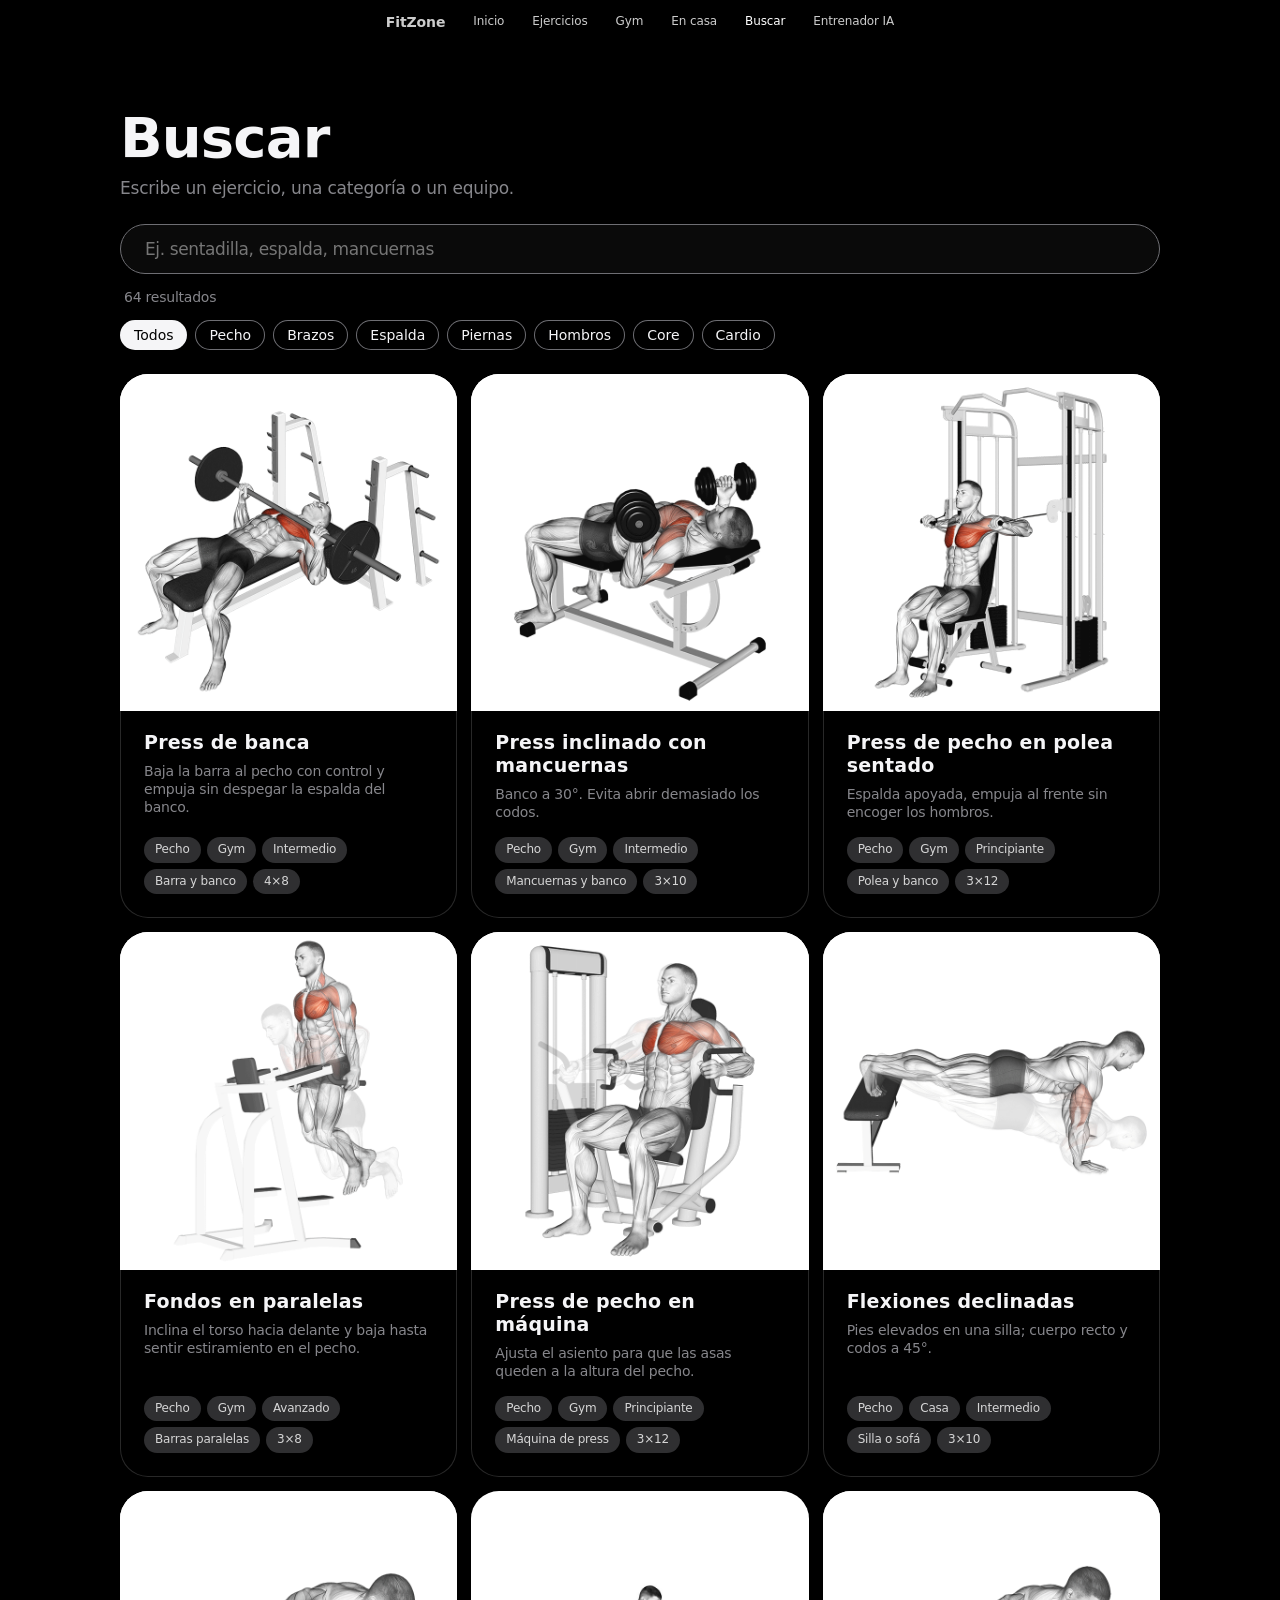
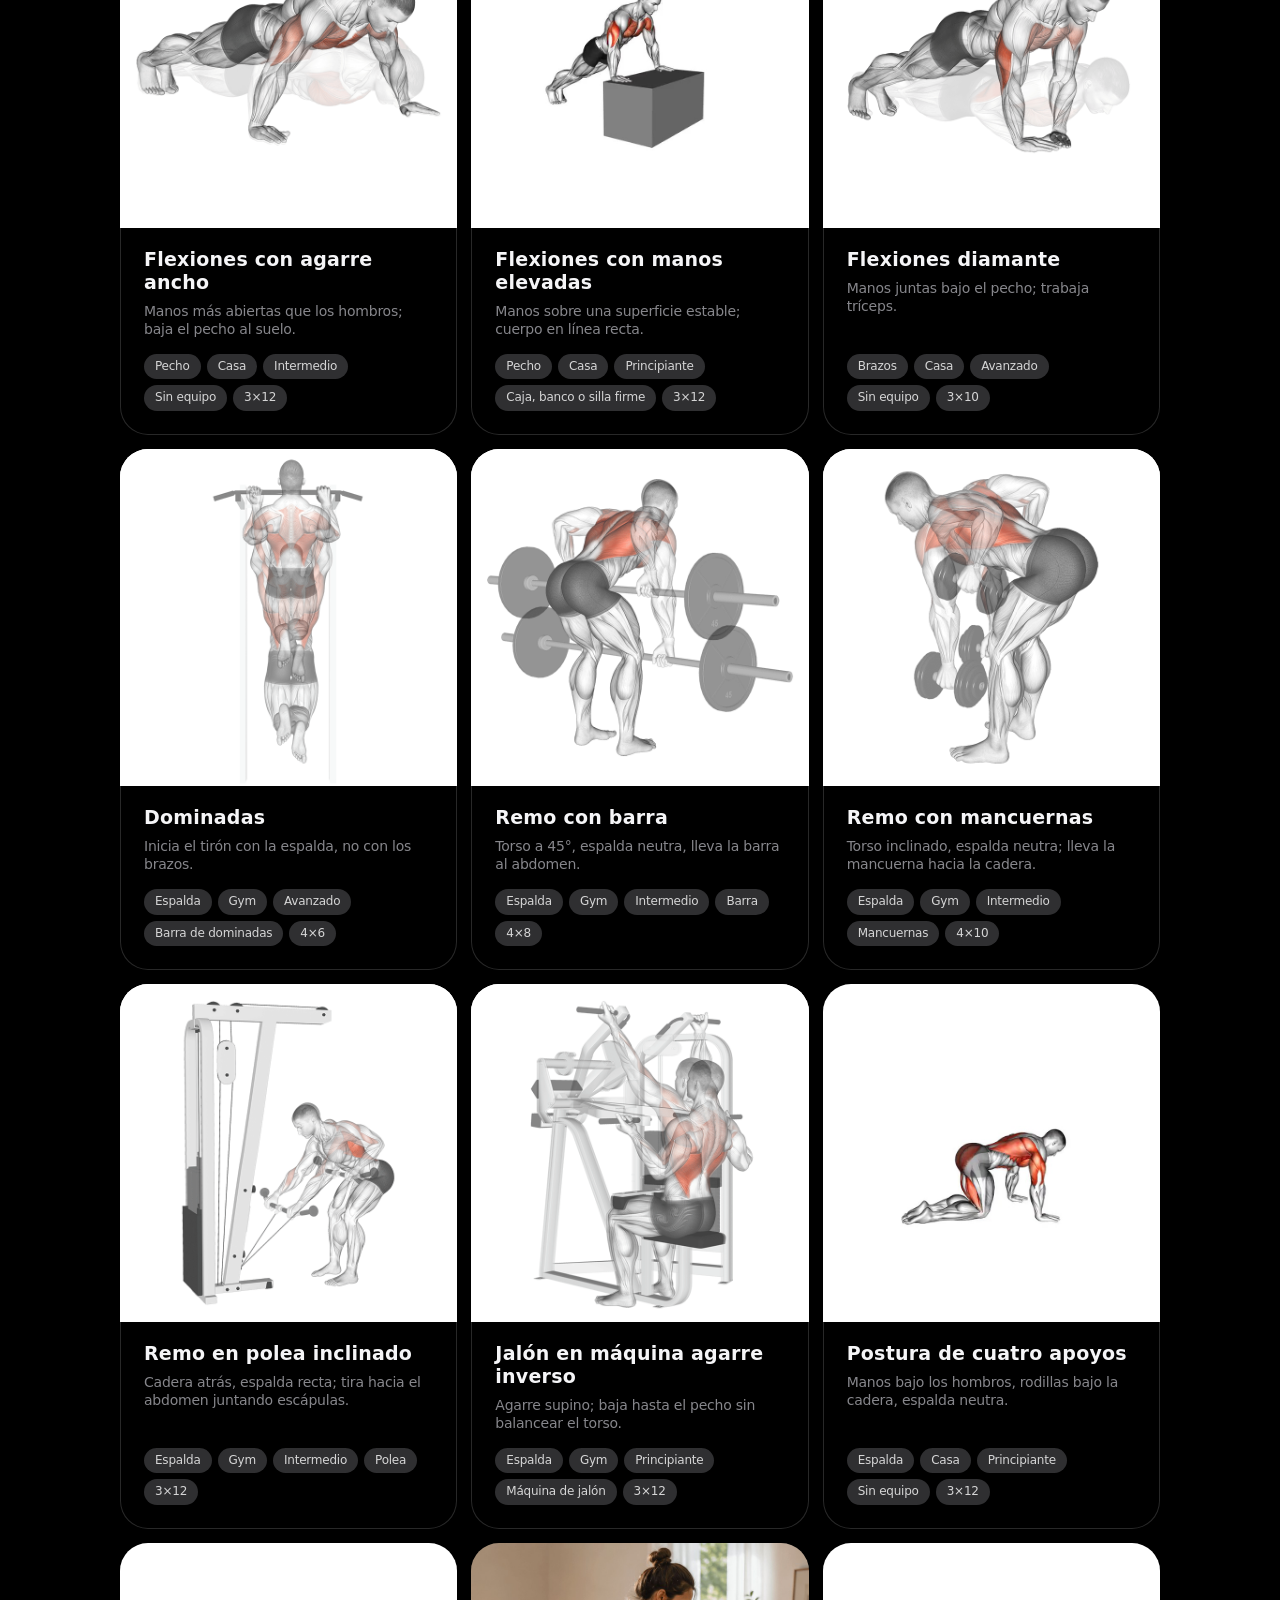
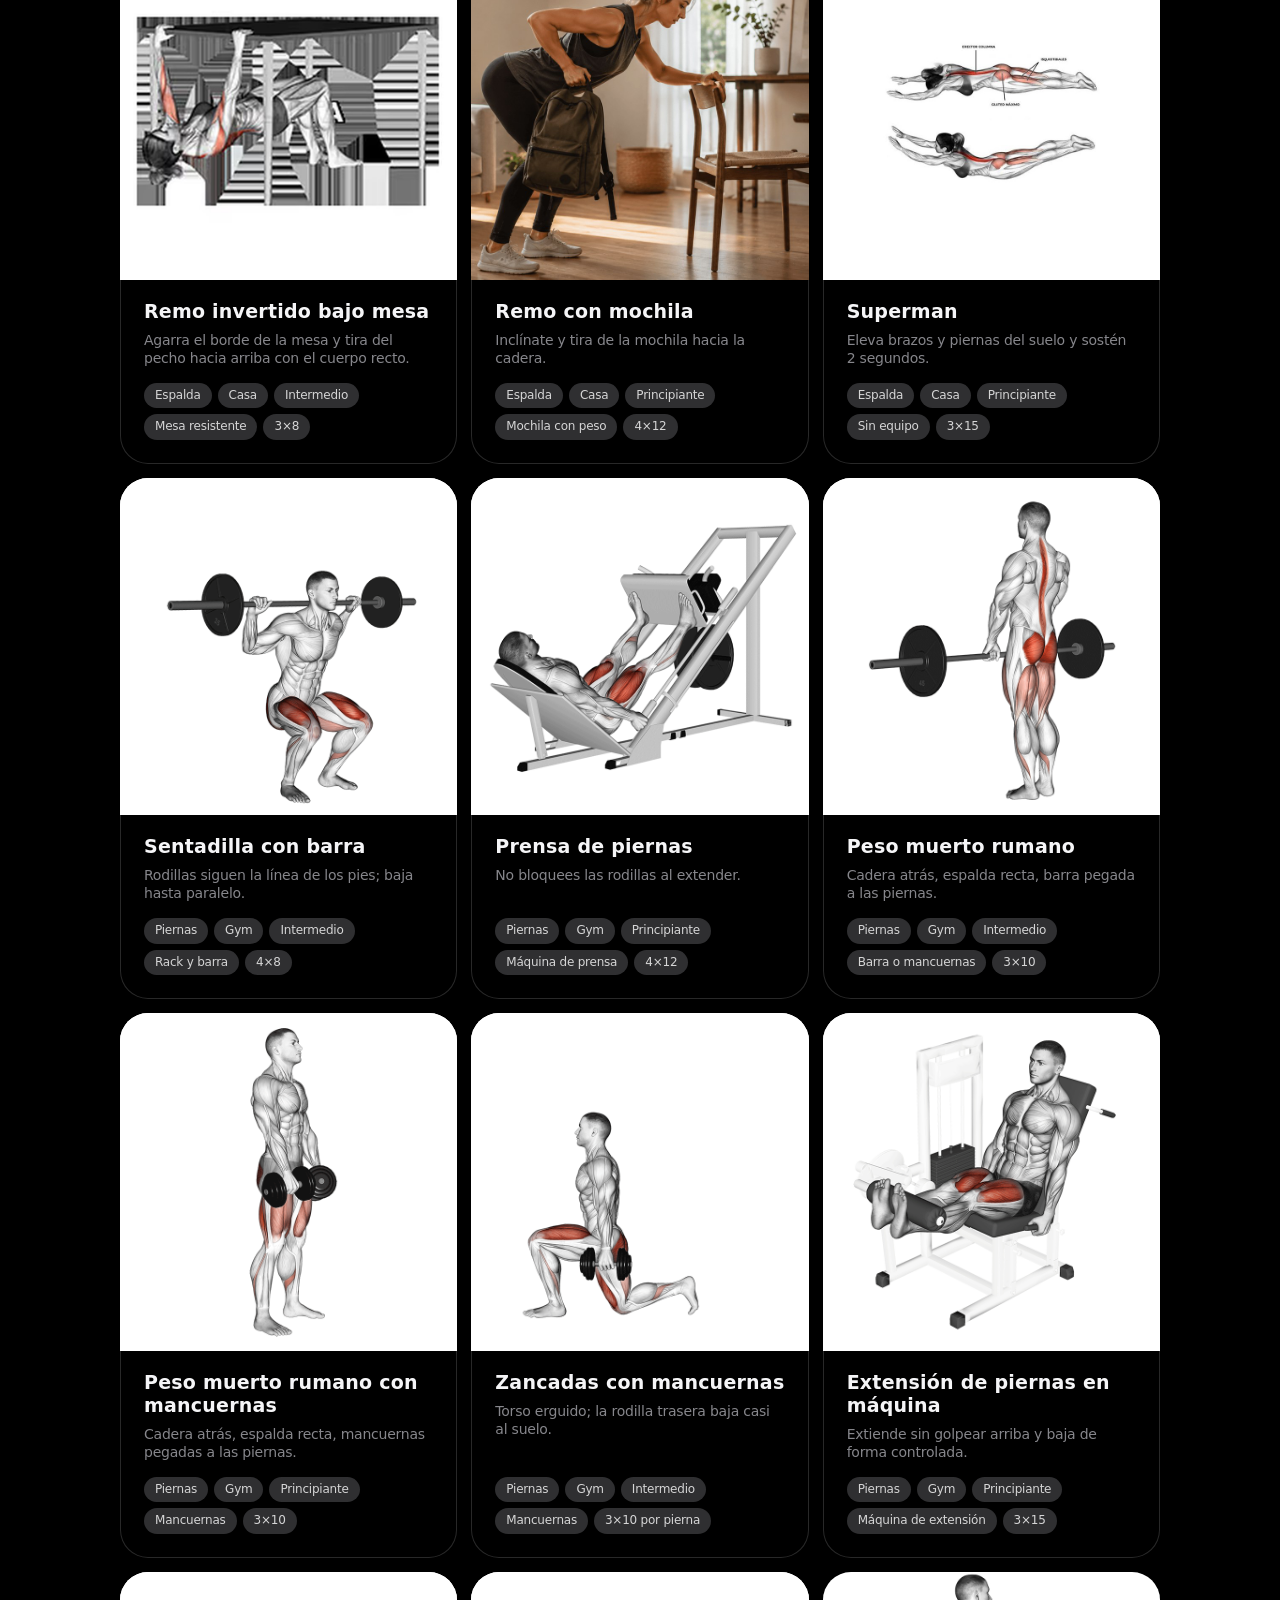
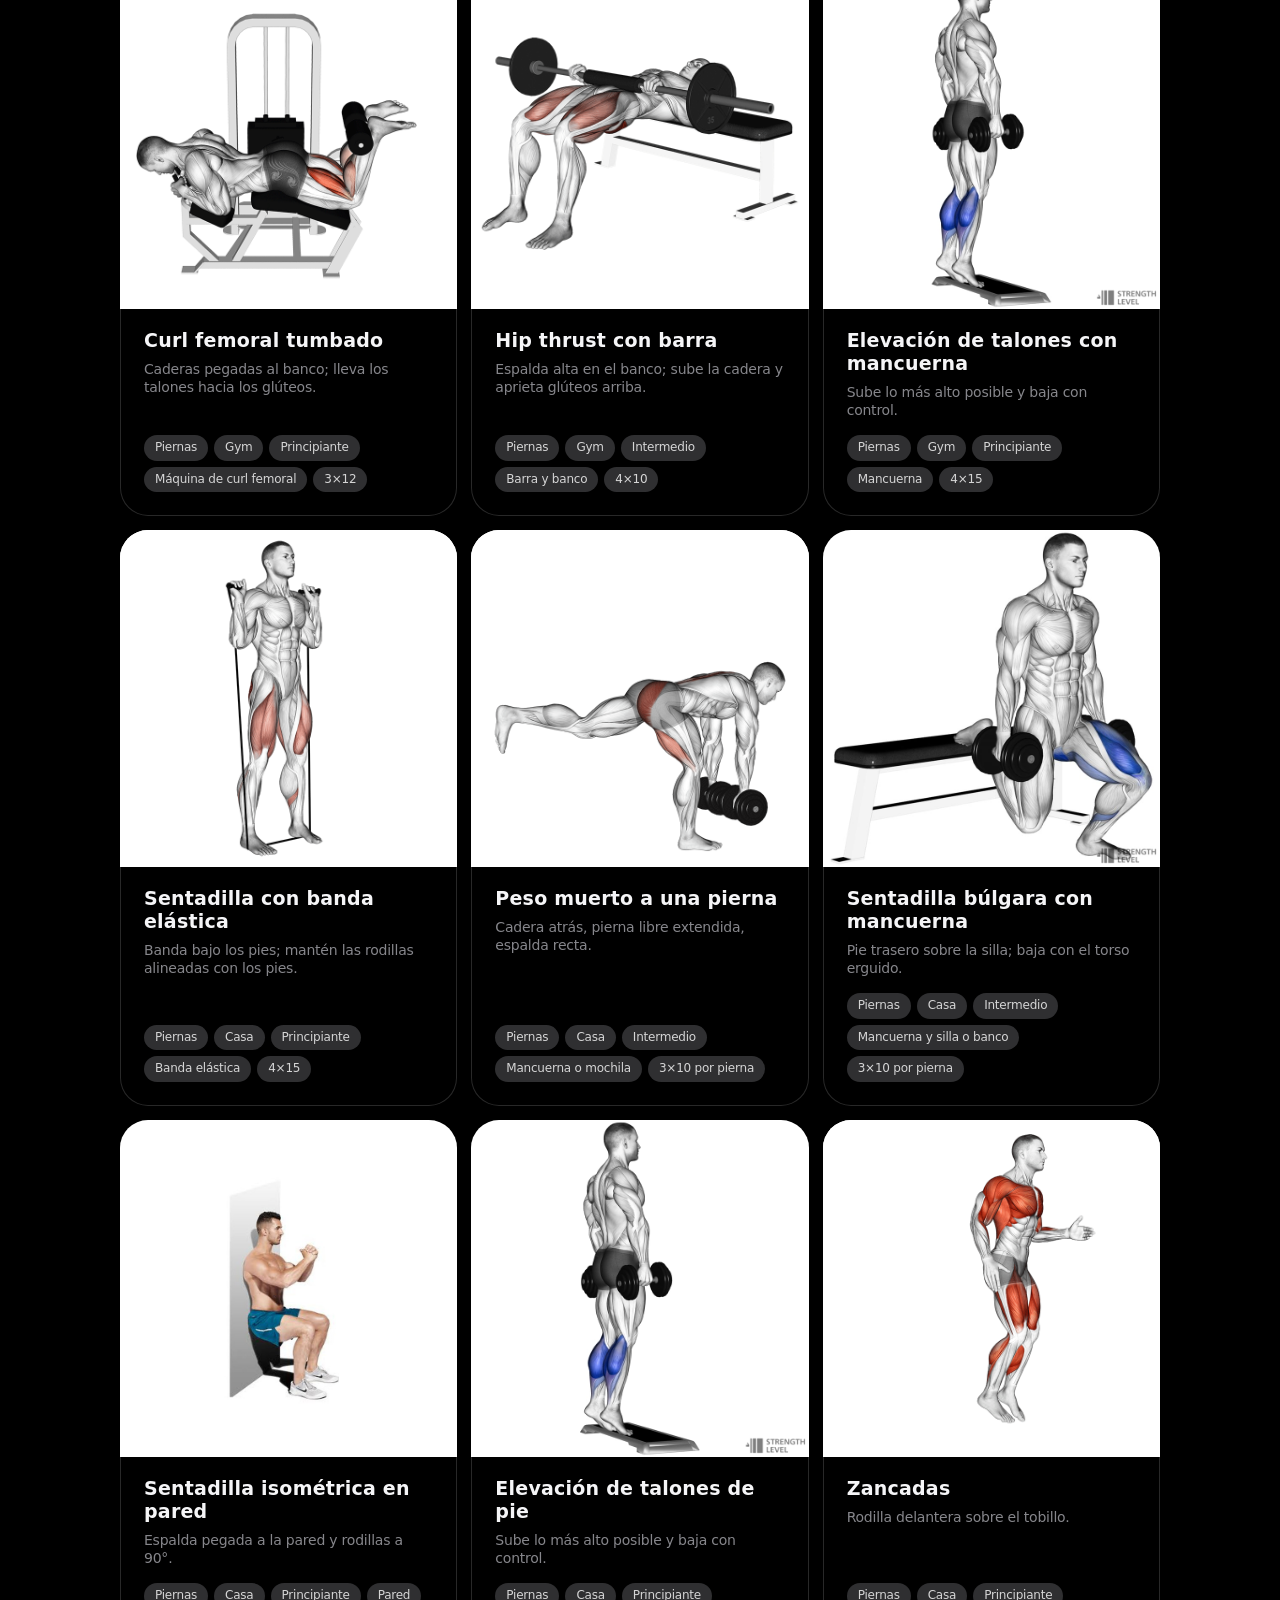
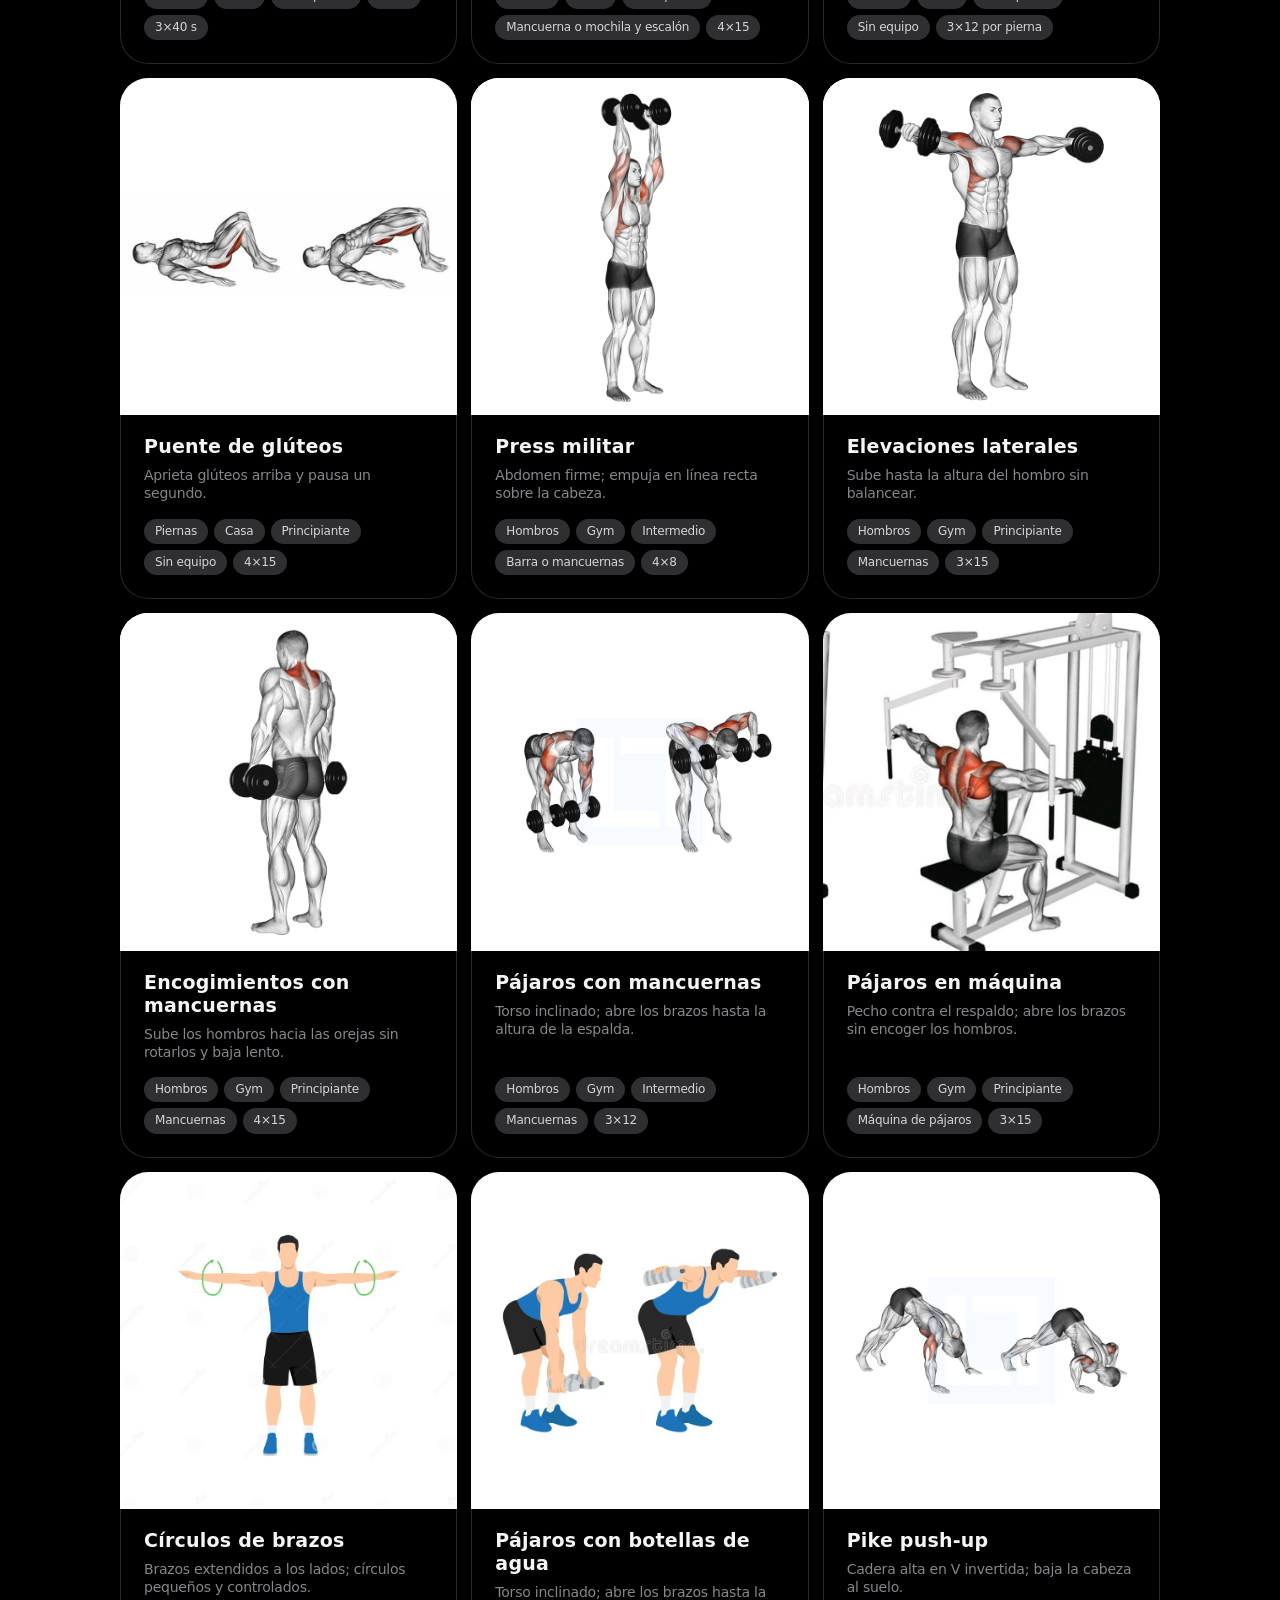
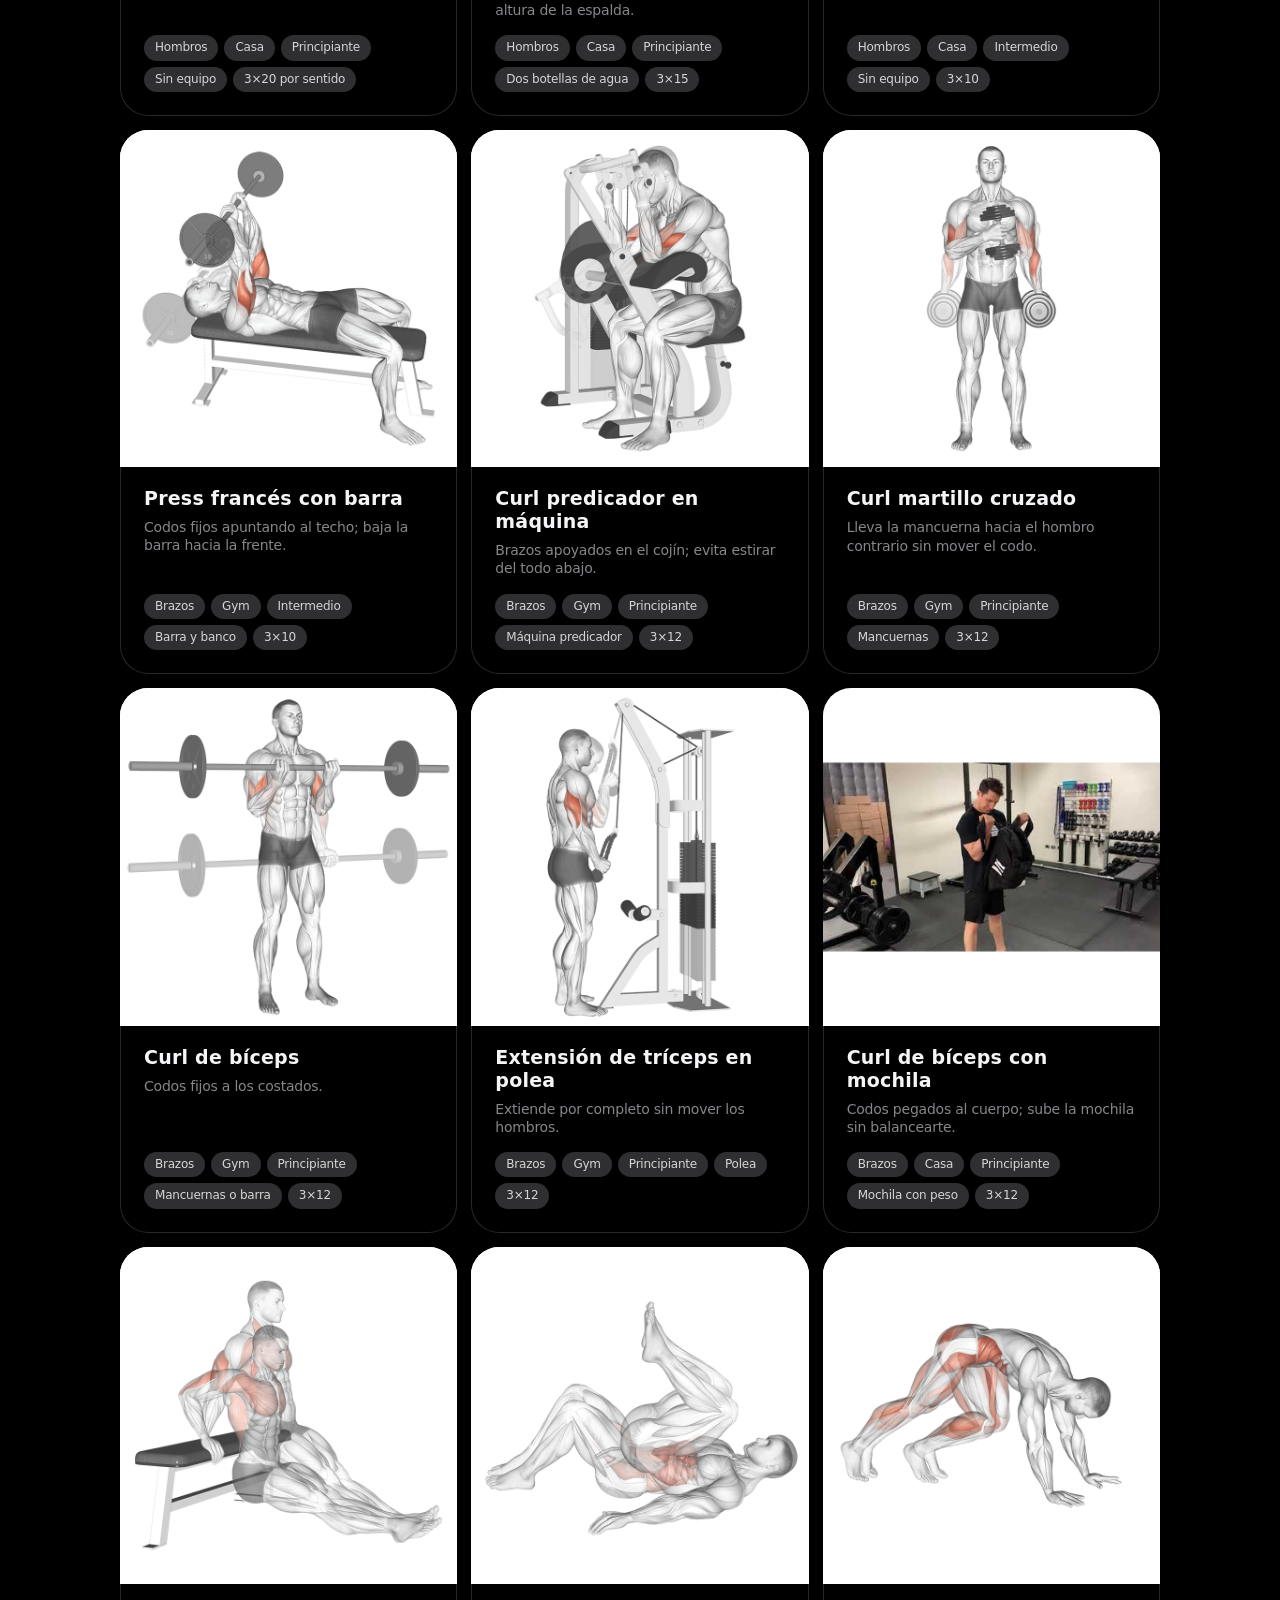
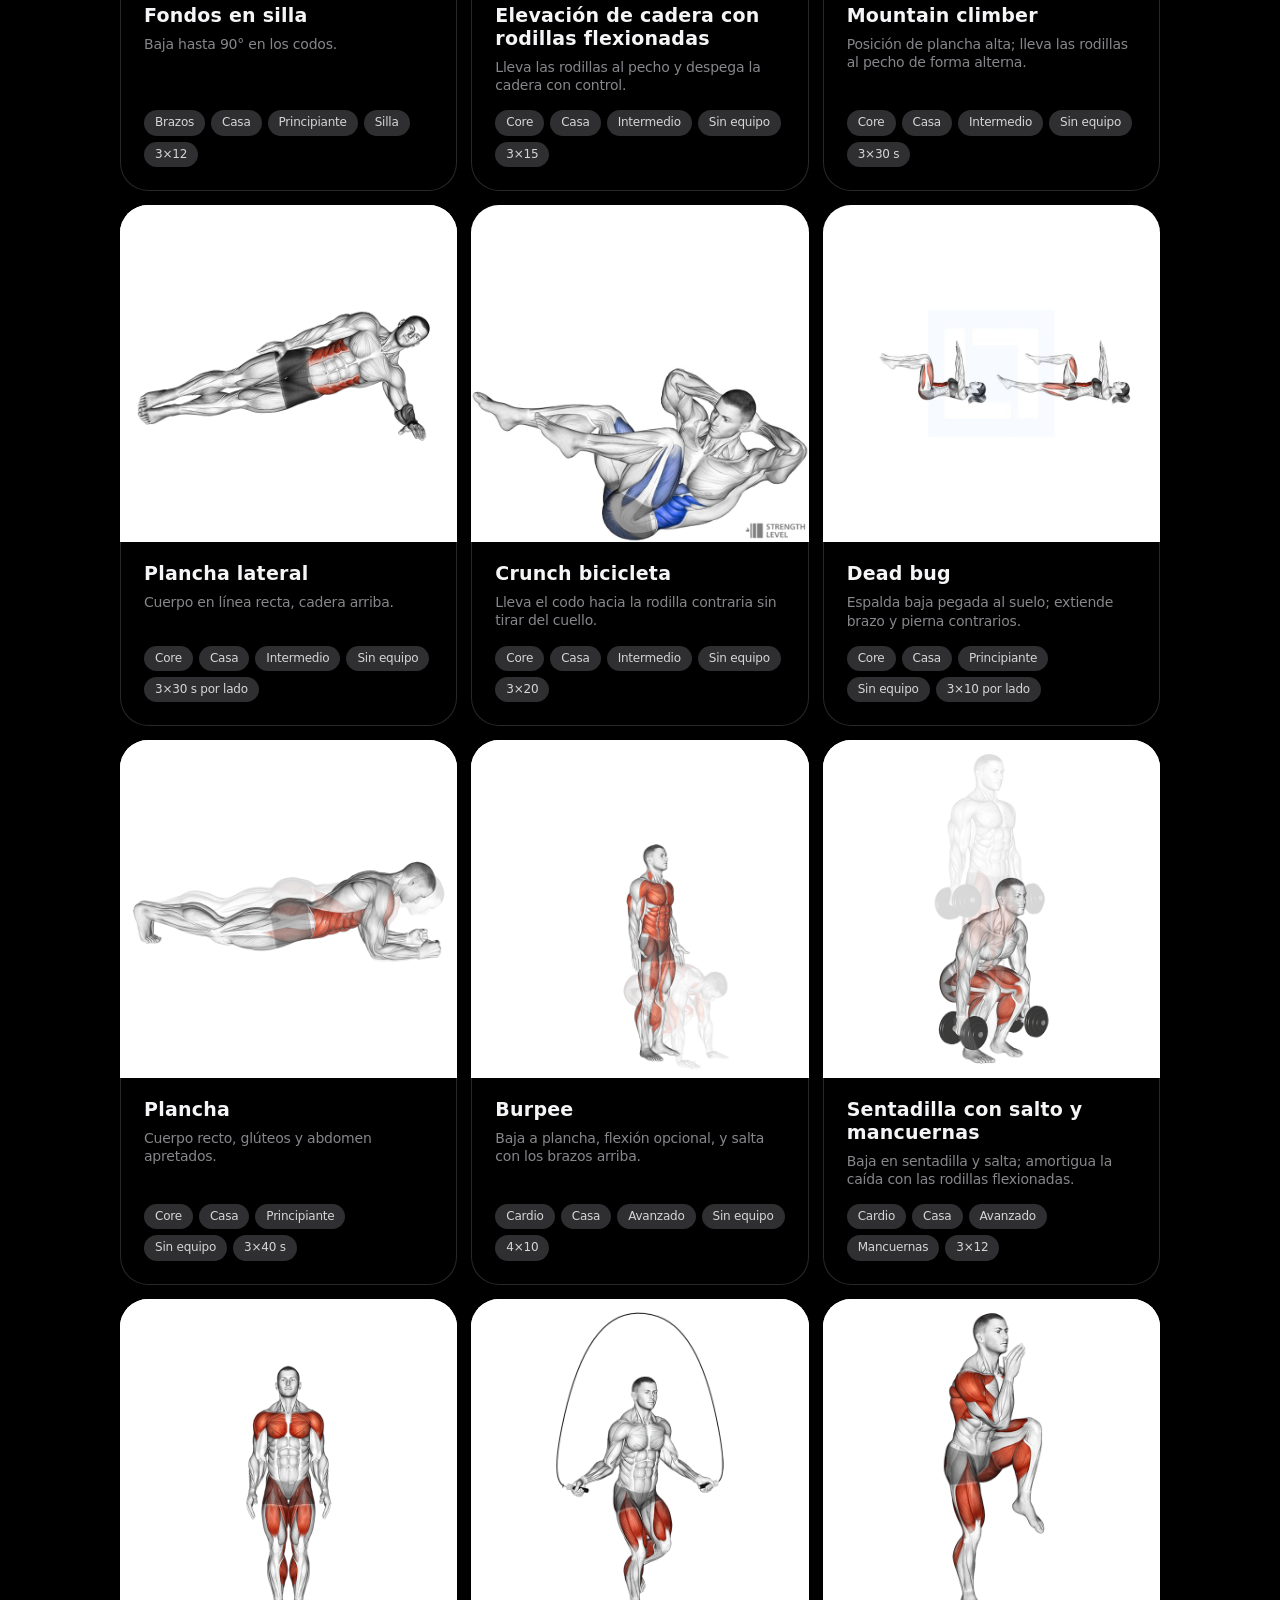
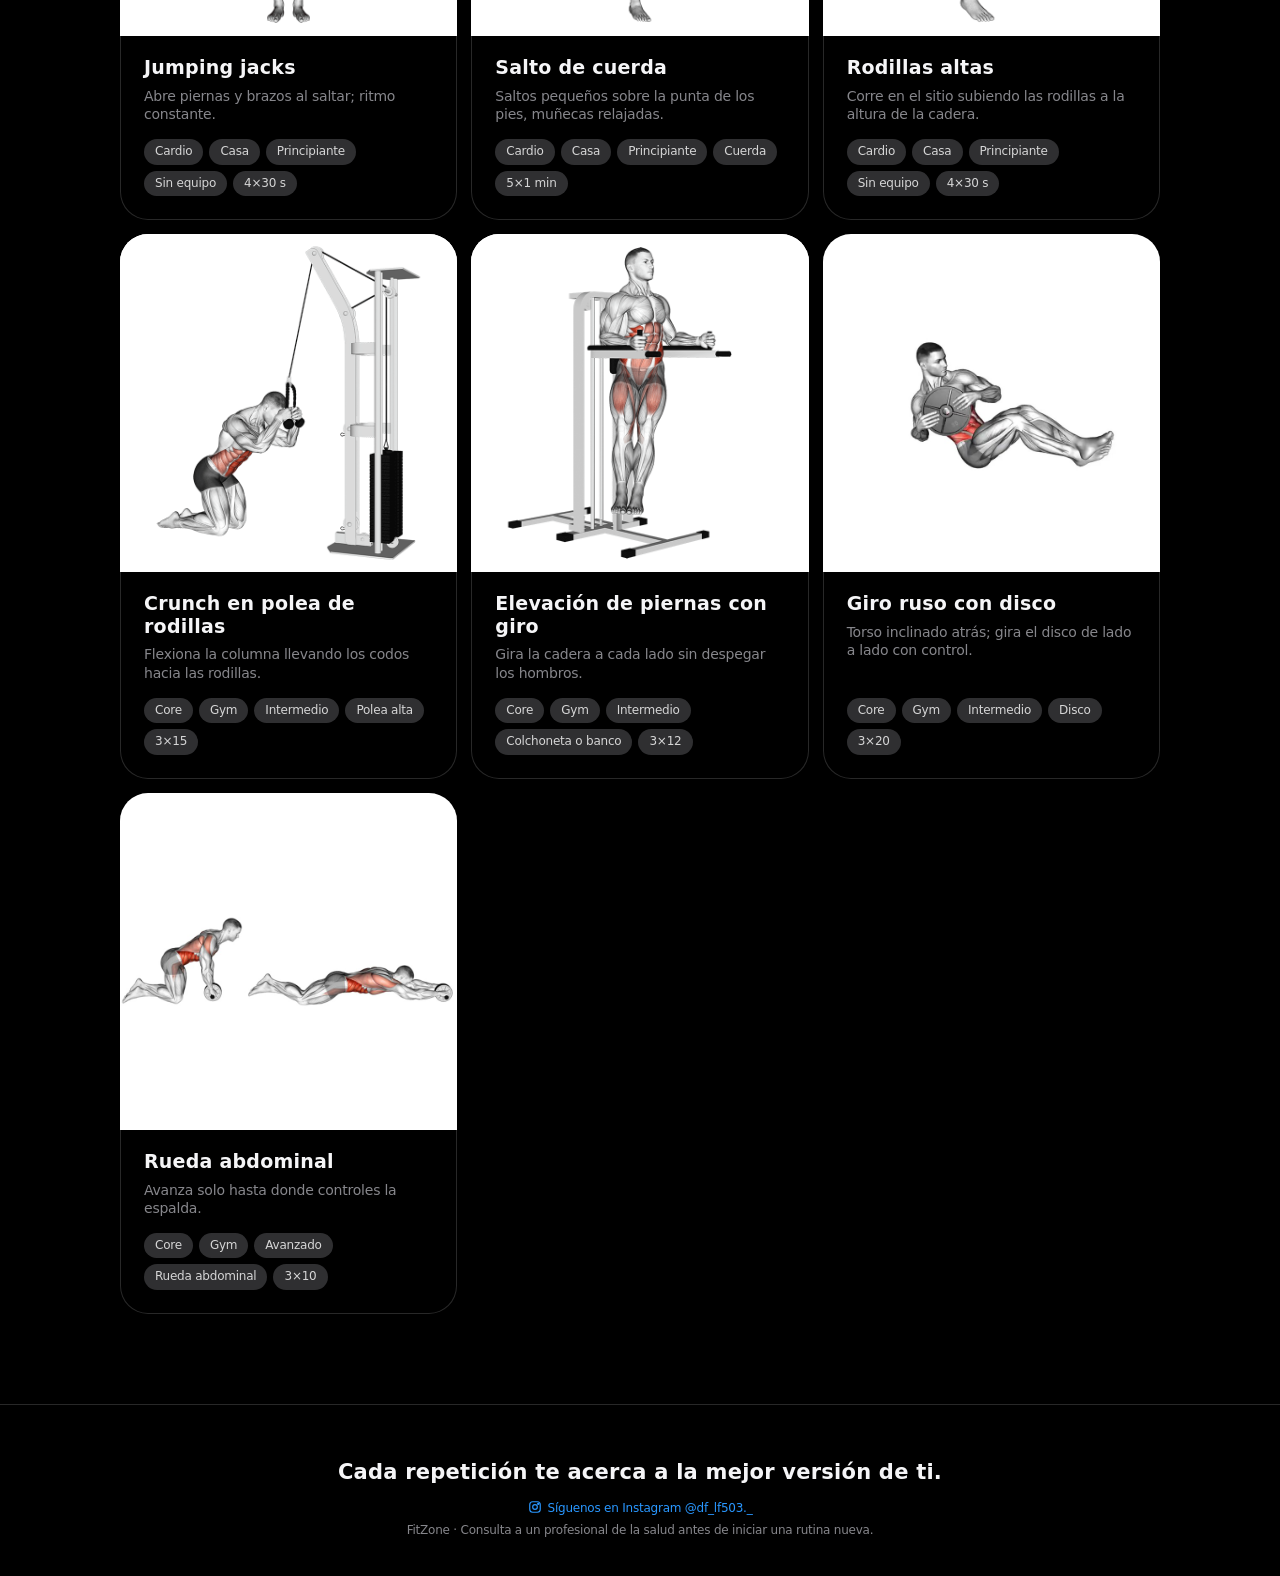
==== buscar.html @ 17728143 "primer version de FitZone" ====
<!DOCTYPE html><html lang="es"><head><meta charset="utf-8"><meta name="viewport" content="width=device-width,initial-scale=1"><title>Buscar · FitZone</title><link rel="stylesheet" href="styles.css"></head><body data-page="search">
<div class="wrap page-h"><h1>Buscar</h1><p>Escribe un ejercicio, una categoría o un equipo.</p></div><div class="wrap"><input id="q" type="search" placeholder="Ej. sentadilla, espalda, mancuernas" aria-label="Buscar ejercicio o categoría"><p class="muted" id="count" style="margin:14px 4px"></p><div class="chips" id="chips"></div><div class="grid" id="grid"></div></div>
<script src="app.js"></script></body></html>
---- styles.css ----
:root{--obs:#000;--gra:#0e0e0e;--car:#1d1d1f;--ste:#333336;--sla:#6e6e73;--ash:#86868b;--por:#f5f5f7;--blue:#0071e3;--link:#2997ff;--new:#b64400;--yel:#ffd500;
--text:'SF Pro Text',ui-sans-serif,system-ui,-apple-system,BlinkMacSystemFont,"Segoe UI",Roboto,sans-serif;--disp:'SF Pro Display',ui-sans-serif,system-ui,-apple-system,BlinkMacSystemFont,"Segoe UI",Roboto,sans-serif}
*{box-sizing:border-box;margin:0}html{scroll-behavior:smooth}
body{background:var(--obs);color:var(--por);font:400 14px/1.29 var(--text);letter-spacing:-.224px;-webkit-font-smoothing:antialiased}
a{color:var(--link);text-decoration:none}a:hover{text-decoration:underline}
:focus-visible{outline:1px solid var(--blue);outline-offset:2px}
.nav{height:44px;background:#000;display:flex;align-items:center;justify-content:safe center;gap:28px;font-size:12px;letter-spacing:-.12px;position:sticky;top:0;z-index:9;padding:0 16px;overflow-x:auto;white-space:nowrap}
.nav a{color:rgba(255,255,255,.8)}.nav a:hover,.nav a.on{color:#fff;text-decoration:none}.nav b{font:600 14px var(--disp);color:#ccc}
.wrap{max-width:1080px;margin:0 auto;padding:0 20px}
.hero{text-align:center;padding:90px 20px 48px}
.hero h1{font:600 clamp(44px,9vw,96px)/1.04 var(--disp);letter-spacing:-.015em}
.hero h2{font:600 32px/1.13 var(--disp);letter-spacing:.128px;margin-bottom:12px}
.hero p{color:var(--ash);font-size:20px;line-height:1.3;max-width:560px;margin:20px auto 28px;letter-spacing:-.38px}
.page-h{padding:64px 20px 24px}.page-h h1{font:600 clamp(36px,6vw,56px)/1.07 var(--disp);letter-spacing:-.84px}.page-h p{color:var(--ash);font-size:17px;margin-top:10px;max-width:560px}
.btn{display:inline-block;background:var(--blue);color:#fff;border:0;border-radius:170px;padding:9px 18px;font:400 14px/1.2 var(--text);cursor:pointer;margin:4px}
.btn:hover{background:#0077ed;text-decoration:none}.btn.o{background:none;color:var(--por);box-shadow:inset 0 0 0 1px var(--sla)}
.btn.o:hover{background:rgba(255,255,255,.06)}.btn[disabled]{opacity:.5;cursor:wait}
.grid{display:grid;gap:14px;grid-template-columns:repeat(auto-fill,minmax(250px,1fr));padding-bottom:90px}
.tile{background:var(--car);border-radius:28px;padding:24px;display:flex;flex-direction:column;gap:8px}
.tile.b{background:#000;box-shadow:inset 0 0 0 1px #282828}
.tile h3{font:600 28px/1 var(--disp);letter-spacing:.196px}.tile h4{font:600 19px/1.21 var(--disp);letter-spacing:.228px}
.tile p,.muted{color:var(--ash)}.tile .stat{font:600 40px/1 var(--disp);color:var(--por)}
.new{color:var(--new);font-weight:600;font-size:12px}.hl{color:var(--yel)}
.meta{display:flex;gap:6px;flex-wrap:wrap;margin-top:auto;padding-top:8px}
.pill{border-radius:9999px;background:rgba(66,66,69,.72);color:rgba(255,255,255,.8);padding:5px 11px;font-size:12px}
.feat{display:grid;gap:14px;grid-template-columns:repeat(auto-fit,minmax(280px,1fr));padding-bottom:14px}
.feat .tile{min-height:300px;justify-content:flex-end}
.chips{display:flex;gap:8px;flex-wrap:wrap;margin-bottom:24px}
.chip{background:none;color:var(--por);border:0;box-shadow:inset 0 0 0 1px var(--sla);border-radius:9999px;padding:7px 14px;font:400 14px var(--text);cursor:pointer}
.chip.on{background:var(--por);color:#000;box-shadow:none}
input,select{width:100%;background:rgba(255,255,255,.04);border:1px solid var(--sla);color:var(--por);border-radius:980px;padding:14px 24px;font:400 17px var(--text);letter-spacing:-.374px}
select{appearance:none}option{background:#1d1d1f}
input:focus,select:focus{outline:1px solid var(--blue);outline-offset:1px}
.panel{background:var(--car);border-radius:28px;padding:32px;max-width:640px;margin:0 auto 90px}
.panel h2{font:600 32px/1.13 var(--disp);letter-spacing:.128px;margin-bottom:8px}
.bar{height:4px;background:var(--ste);border-radius:9px;margin-bottom:28px}.bar i{display:block;height:100%;background:var(--blue);border-radius:9px;transition:width .3s}
.opts{display:grid;gap:10px;grid-template-columns:repeat(auto-fit,minmax(150px,1fr));margin:20px 0}
.opt{background:#000;color:var(--por);border:0;box-shadow:inset 0 0 0 1px var(--ste);border-radius:28px;padding:22px 16px;font:600 19px var(--disp);cursor:pointer}
.opt:hover{box-shadow:inset 0 0 0 1px var(--sla)}.opt.on{box-shadow:inset 0 0 0 2px var(--blue)}
.row{display:flex;justify-content:space-between;margin-top:24px}
.out{line-height:1.5;font-size:17px;letter-spacing:-.374px}.out h3{font:600 28px/1.1 var(--disp);margin:28px 0 10px}.out h4{font:600 19px var(--disp);margin:20px 0 6px}
.out ul{padding-left:20px}.out li{margin:4px 0;color:#d2d2d7}.out p{color:#d2d2d7;margin:8px 0}
.err{color:#ff6961;margin-top:14px}.note{font-size:12px;color:var(--ash);margin-top:14px;letter-spacing:-.12px}
footer{border-top:1px solid #282828;padding:24px 20px;text-align:center;color:var(--ash);font-size:12px}
.empty{color:var(--ash);font-size:17px;padding:40px 0;grid-column:1/-1}
@media(prefers-reduced-motion:reduce){*{transition:none!important}}
.tile.ex{padding:0;overflow:hidden;gap:0}.tile.ex img{width:100%;height:auto;aspect-ratio:1;object-fit:cover;background:#fff;display:block}
.tile.ex .in{padding:20px 24px 24px;display:flex;flex-direction:column;gap:8px;flex:1}
.tile.ex .ph{aspect-ratio:1;background:var(--car);display:flex;align-items:center;justify-content:center;color:var(--ash);font-size:14px}
.feat.s .tile{min-height:0;justify-content:flex-start;gap:6px}.feat .tile.ex{min-height:0;justify-content:flex-start}
.tile.ex[data-id]{cursor:pointer}
@media(hover:hover){.tile.ex{transition:transform .35s cubic-bezier(.2,.8,.2,1),box-shadow .35s}.tile.ex:hover{transform:translateY(-6px);box-shadow:inset 0 0 0 1px var(--blue)}.tile.ex img{transition:transform .5s cubic-bezier(.2,.8,.2,1)}.tile.ex:hover img{transform:scale(1.06)}}
.modal{position:fixed;inset:0;background:rgba(0,0,0,.72);-webkit-backdrop-filter:blur(14px);backdrop-filter:blur(14px);display:flex;align-items:center;justify-content:center;padding:20px;z-index:20;opacity:0;pointer-events:none;transition:opacity .25s}
.modal.on{opacity:1;pointer-events:auto}
.mbox{position:relative;background:var(--car);border-radius:28px;max-width:960px;width:100%;height:min(640px,90vh);display:grid;grid-template-columns:1fr 1fr;overflow:hidden;transform:scale(.96) translateY(14px);transition:transform .35s cubic-bezier(.2,.8,.2,1)}
.modal.on .mbox{transform:none}
.mimg{background:#fff;height:100%;overflow:hidden;display:flex;align-items:center;justify-content:center}.mimg img{width:100%;height:100%;object-fit:contain;display:block}
.mtxt{padding:32px;overflow:auto;height:100%}.mtxt h2{font:600 32px/1.13 var(--disp);letter-spacing:.128px;margin-bottom:12px;padding-right:36px}
.mtxt h4{font:600 19px/1.21 var(--disp);margin:22px 0 8px}.mtxt p,.mtxt li{color:#d2d2d7;font-size:17px;line-height:1.45;letter-spacing:-.374px}.mtxt ul{padding-left:20px}.mtxt li{margin:4px 0}
.mx{position:absolute;top:14px;right:14px;z-index:2;width:34px;height:34px;border-radius:50%;border:0;background:rgba(66,66,69,.8);color:#fff;font:400 22px/1 var(--text);cursor:pointer}.mx:hover{background:rgba(110,110,115,.9)}
@media(max-width:720px){.mbox{grid-template-columns:1fr;height:auto;max-height:92vh;overflow:auto;display:block}.mimg{height:auto;aspect-ratio:1}.mtxt{height:auto;overflow:visible;padding:24px}}
@media(prefers-reduced-motion:reduce){.tile.ex,.tile.ex img,.mbox{transition:none!important}.tile.ex:hover,.tile.ex:hover img{transform:none}}
footer p{margin:6px 0}footer .quote{font:600 21px/1.3 var(--disp);letter-spacing:.231px;color:var(--por);margin-bottom:14px}footer{padding:48px 20px 32px}
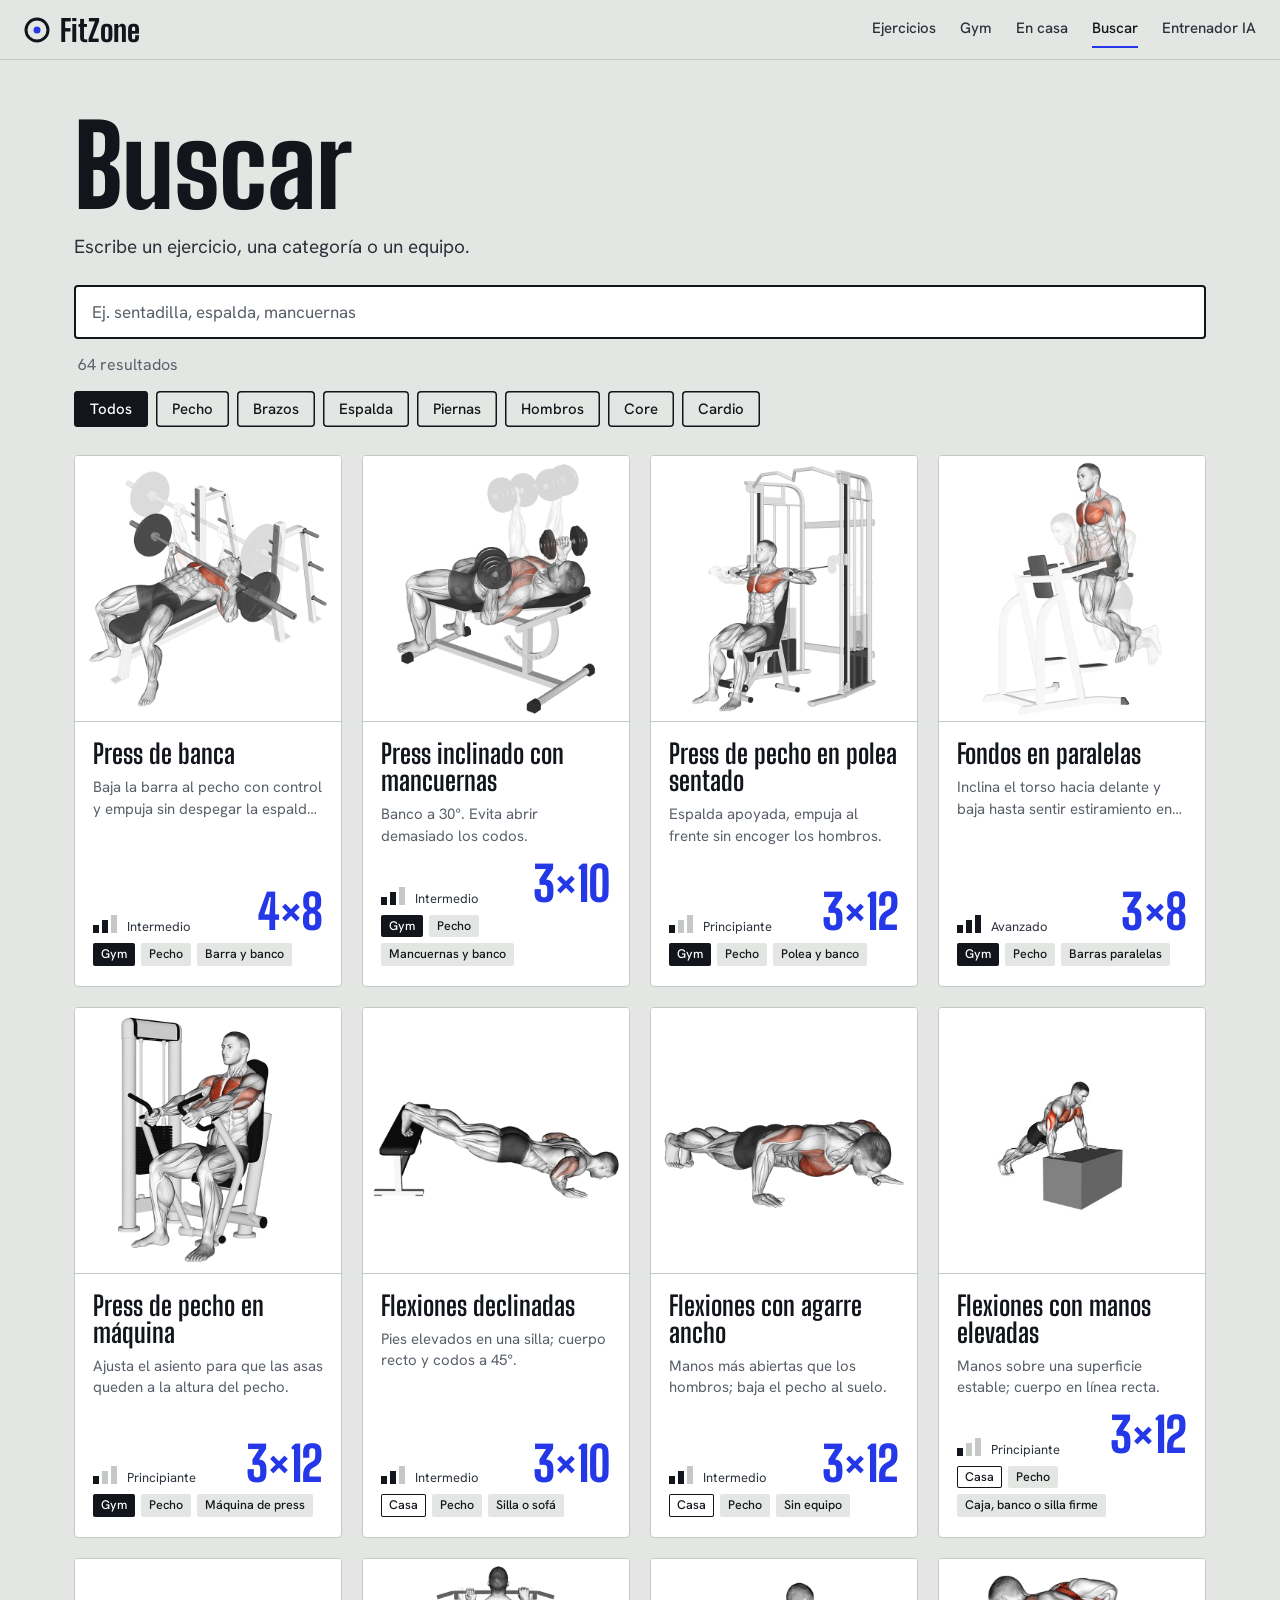
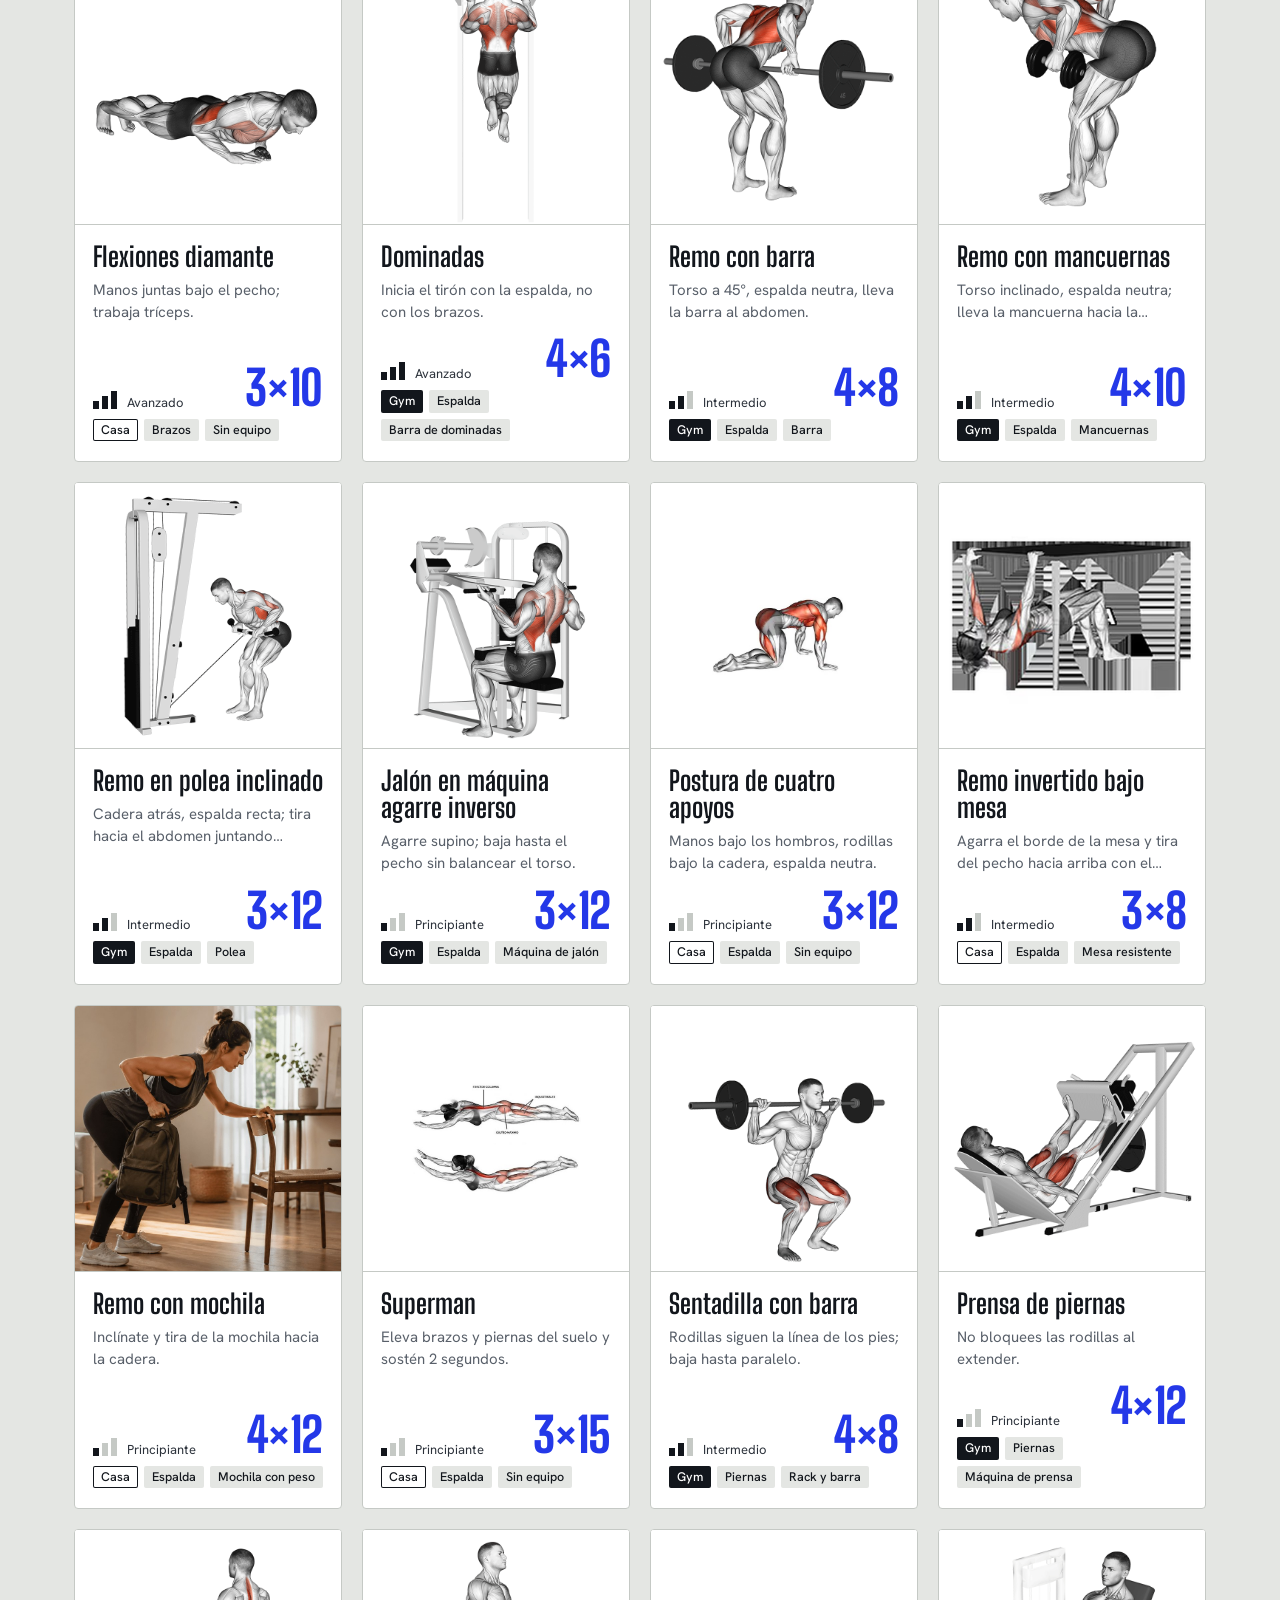
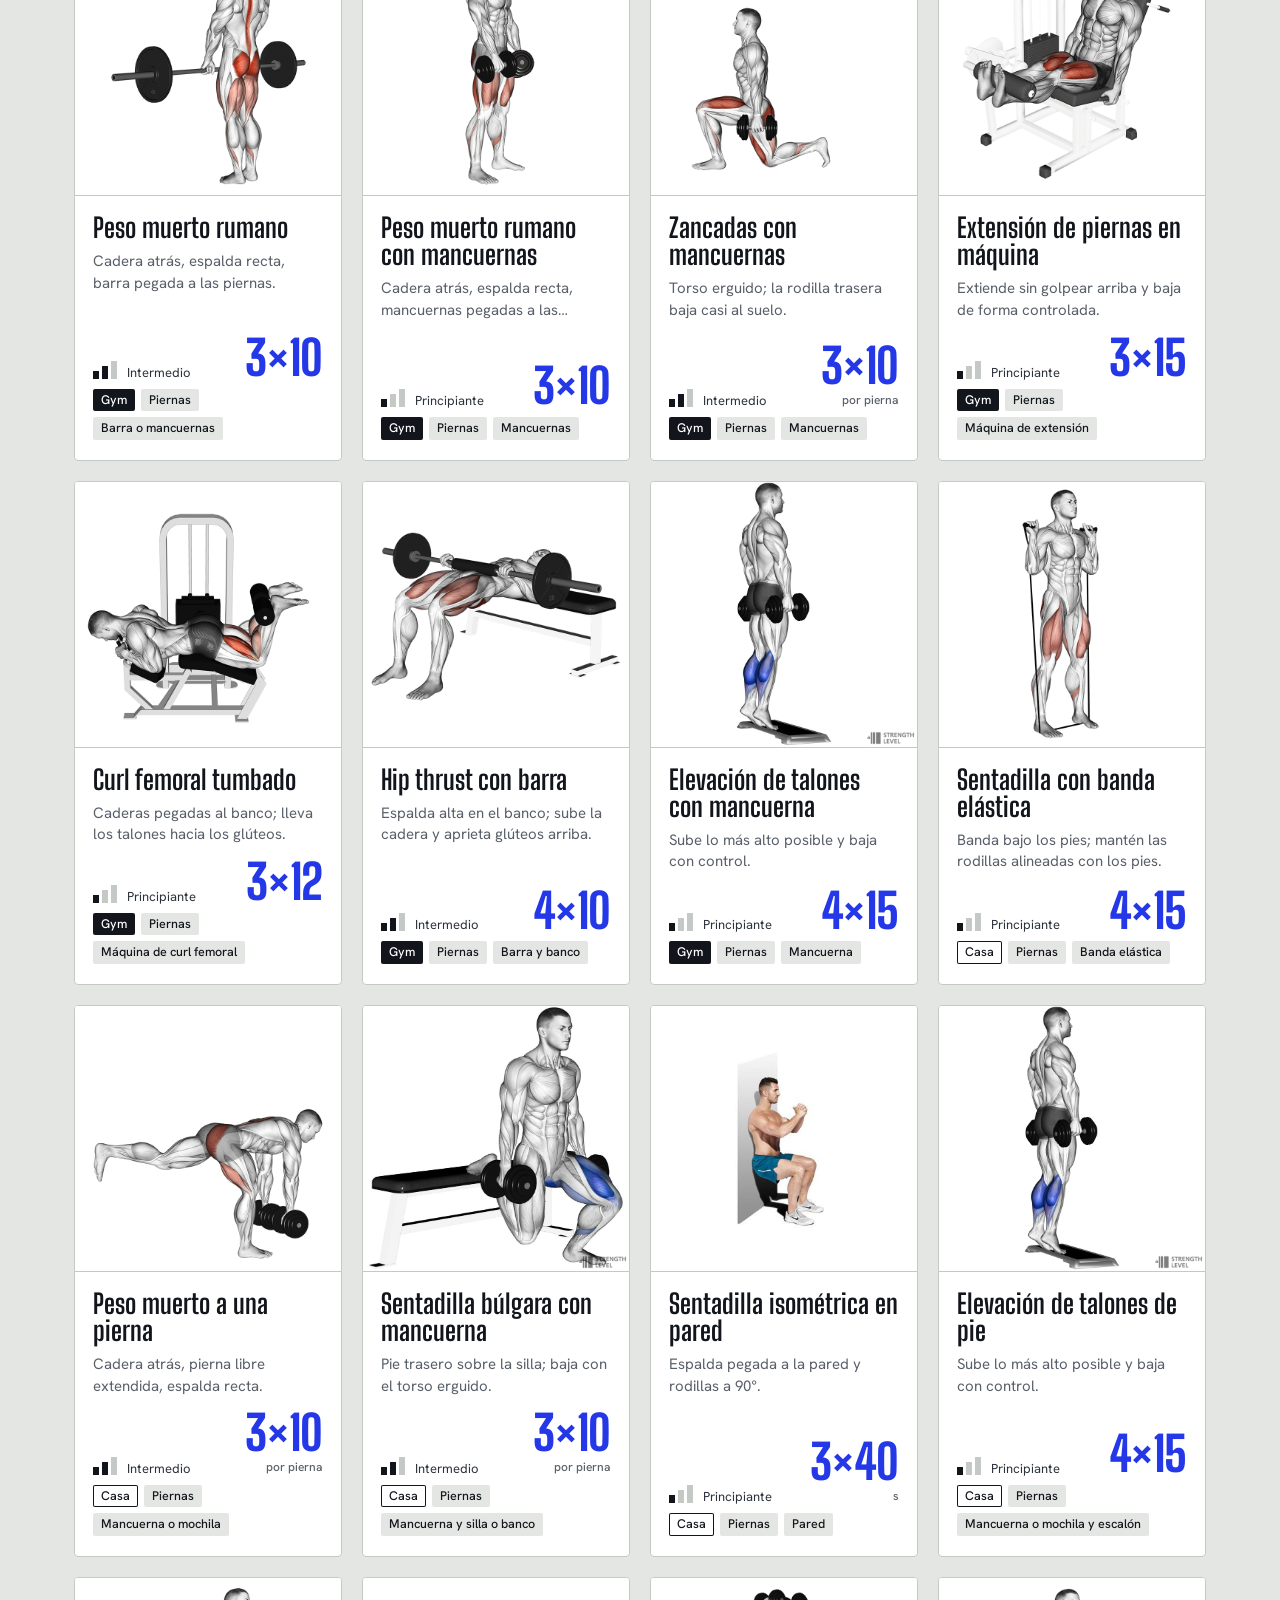
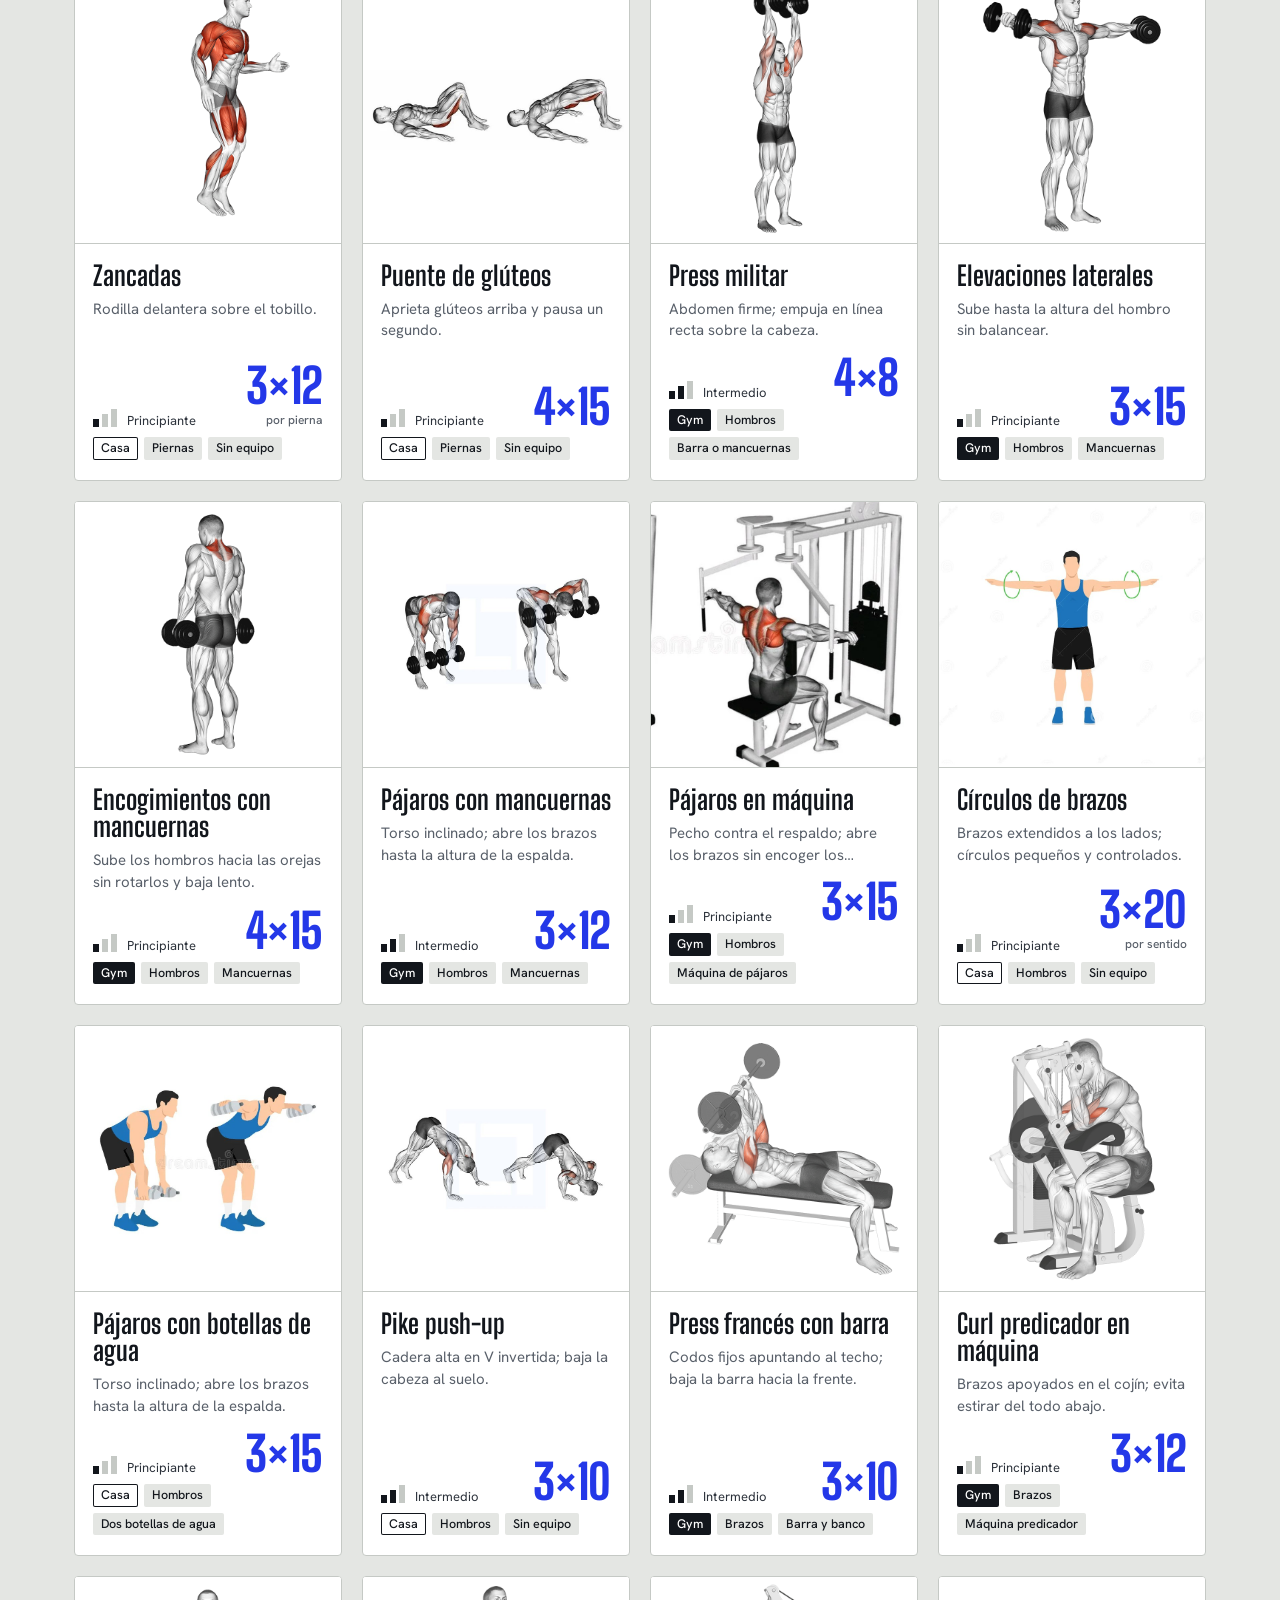
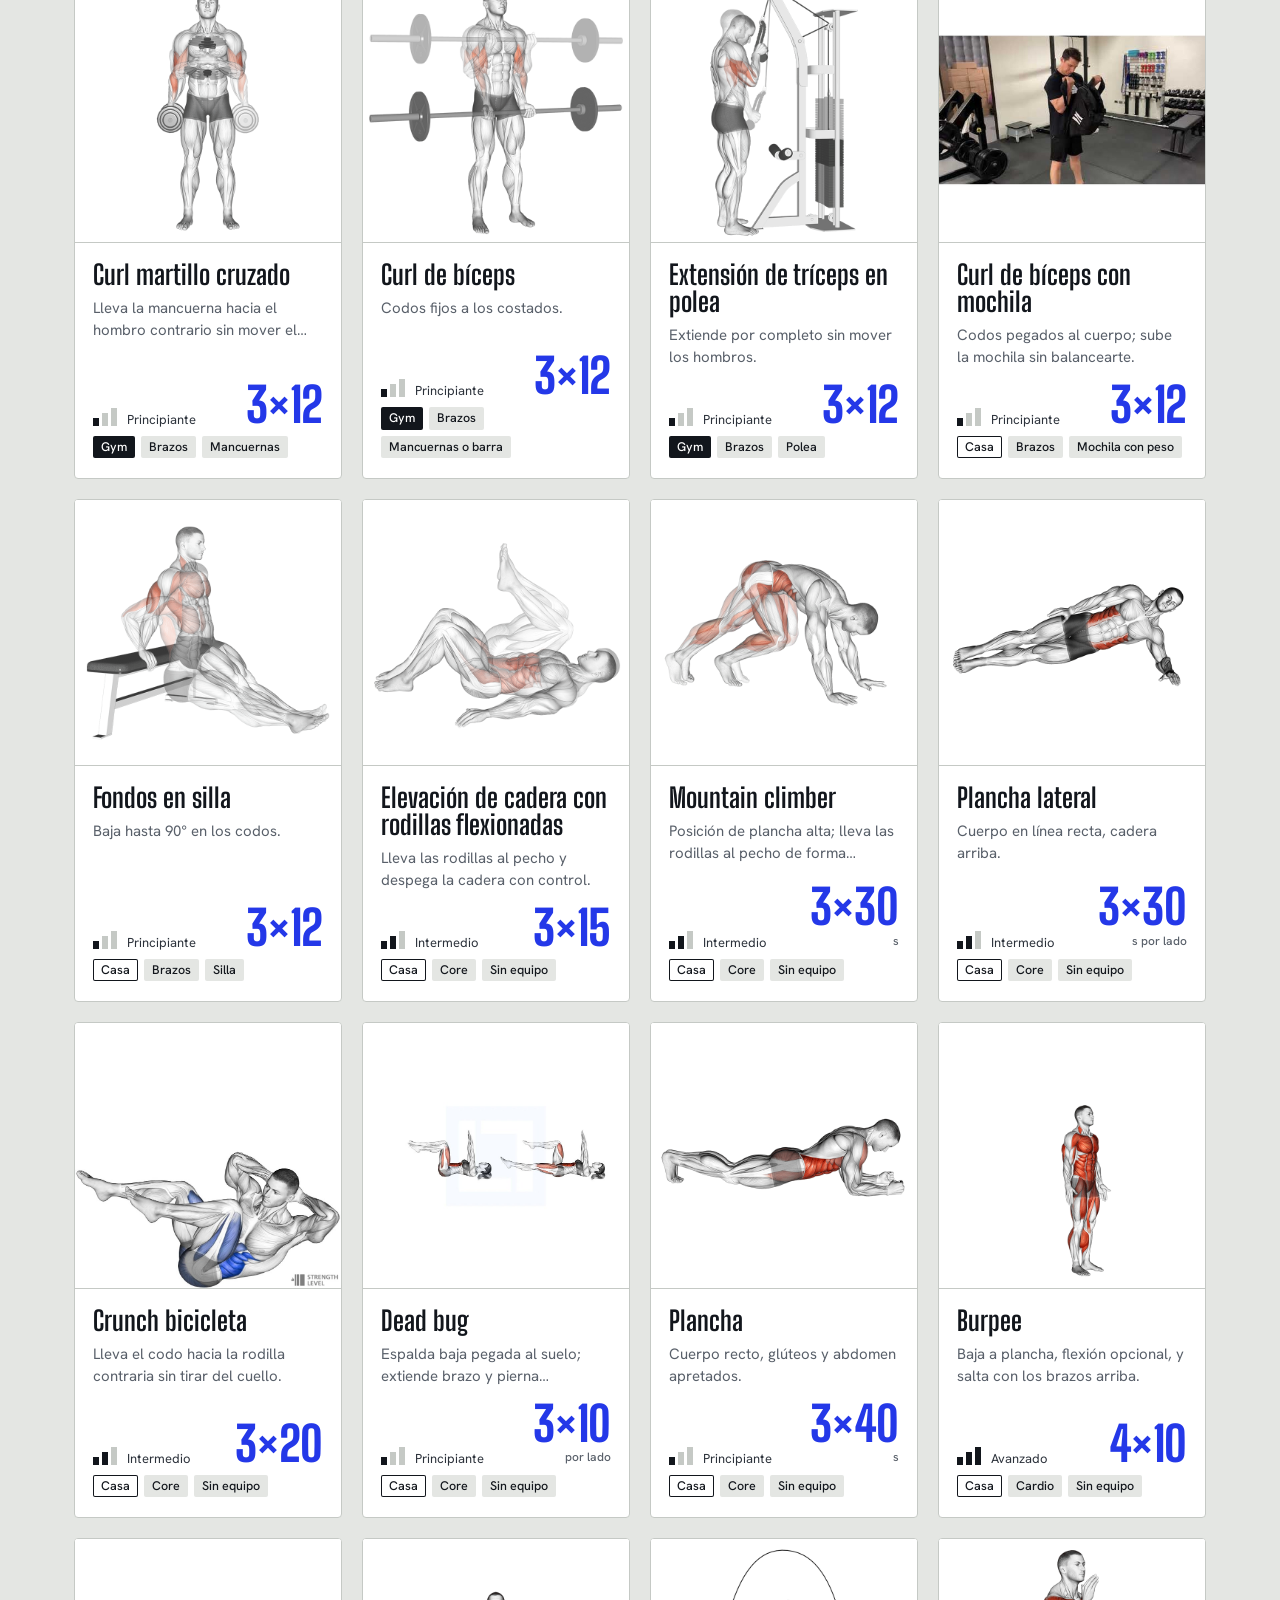
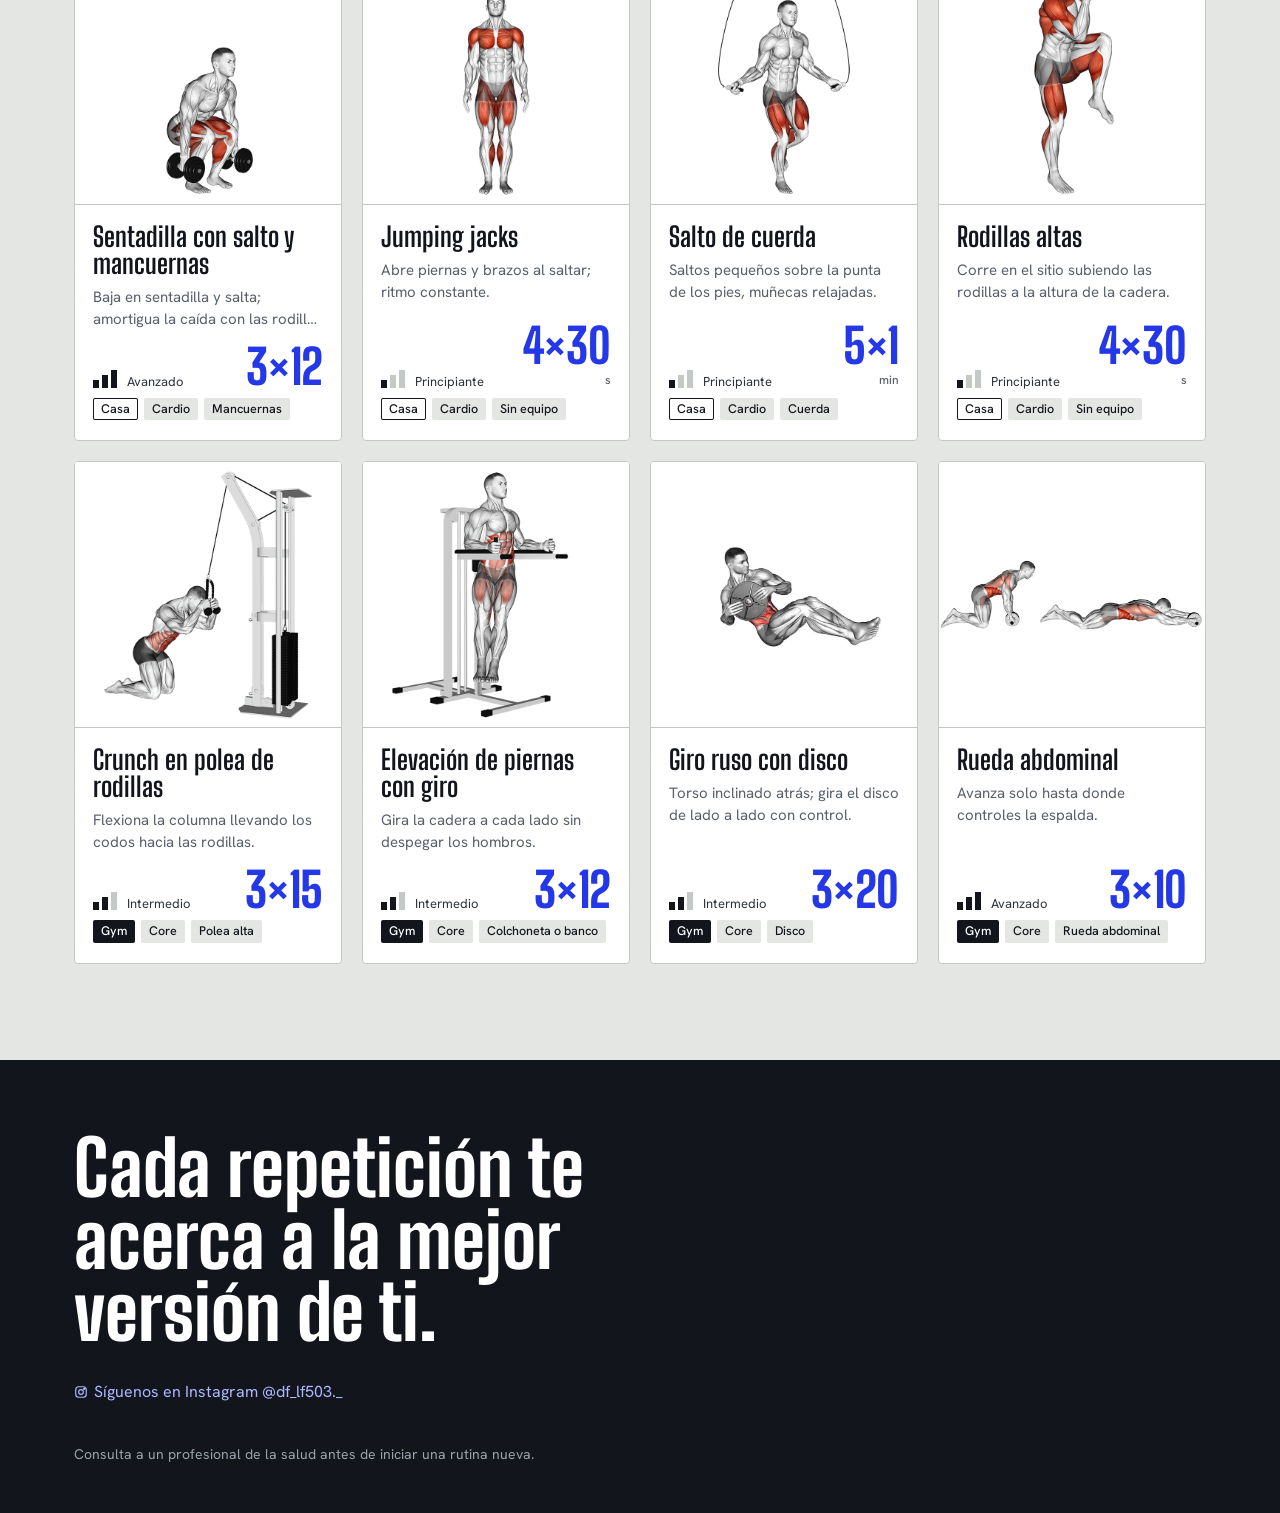
==== commit 162d80da: "Rediseño visual de FitZone: concreto claro, azul ultramar y tipografía condensada Co-Authored-By: Cl" ====
--- a/buscar.html
+++ b/buscar.html
@@ -1,3 +1,3 @@
-<!DOCTYPE html><html lang="es"><head><meta charset="utf-8"><meta name="viewport" content="width=device-width,initial-scale=1"><title>Buscar · FitZone</title><link rel="stylesheet" href="styles.css"></head><body data-page="search">
+<!DOCTYPE html><html lang="es"><head><meta charset="utf-8"><meta name="viewport" content="width=device-width,initial-scale=1"><title>Buscar · FitZone</title><link rel="preconnect" href="https://fonts.googleapis.com"><link rel="preconnect" href="https://fonts.gstatic.com" crossorigin><link rel="stylesheet" href="https://fonts.googleapis.com/css2?family=Big+Shoulders+Display:wght@700;800&family=Hanken+Grotesk:wght@400;500;600&display=swap"><link rel="stylesheet" href="styles.css"></head><body data-page="search">
 <div class="wrap page-h"><h1>Buscar</h1><p>Escribe un ejercicio, una categoría o un equipo.</p></div><div class="wrap"><input id="q" type="search" placeholder="Ej. sentadilla, espalda, mancuernas" aria-label="Buscar ejercicio o categoría"><p class="muted" id="count" style="margin:14px 4px"></p><div class="chips" id="chips"></div><div class="grid" id="grid"></div></div>
 <script src="app.js"></script></body></html>
--- a/styles.css
+++ b/styles.css
@@ -1,63 +1,152 @@
-:root{--obs:#000;--gra:#0e0e0e;--car:#1d1d1f;--ste:#333336;--sla:#6e6e73;--ash:#86868b;--por:#f5f5f7;--blue:#0071e3;--link:#2997ff;--new:#b64400;--yel:#ffd500;
---text:'SF Pro Text',ui-sans-serif,system-ui,-apple-system,BlinkMacSystemFont,"Segoe UI",Roboto,sans-serif;--disp:'SF Pro Display',ui-sans-serif,system-ui,-apple-system,BlinkMacSystemFont,"Segoe UI",Roboto,sans-serif}
-*{box-sizing:border-box;margin:0}html{scroll-behavior:smooth}
-body{background:var(--obs);color:var(--por);font:400 14px/1.29 var(--text);letter-spacing:-.224px;-webkit-font-smoothing:antialiased}
-a{color:var(--link);text-decoration:none}a:hover{text-decoration:underline}
-:focus-visible{outline:1px solid var(--blue);outline-offset:2px}
-.nav{height:44px;background:#000;display:flex;align-items:center;justify-content:safe center;gap:28px;font-size:12px;letter-spacing:-.12px;position:sticky;top:0;z-index:9;padding:0 16px;overflow-x:auto;white-space:nowrap}
-.nav a{color:rgba(255,255,255,.8)}.nav a:hover,.nav a.on{color:#fff;text-decoration:none}.nav b{font:600 14px var(--disp);color:#ccc}
-.wrap{max-width:1080px;margin:0 auto;padding:0 20px}
-.hero{text-align:center;padding:90px 20px 48px}
-.hero h1{font:600 clamp(44px,9vw,96px)/1.04 var(--disp);letter-spacing:-.015em}
-.hero h2{font:600 32px/1.13 var(--disp);letter-spacing:.128px;margin-bottom:12px}
-.hero p{color:var(--ash);font-size:20px;line-height:1.3;max-width:560px;margin:20px auto 28px;letter-spacing:-.38px}
-.page-h{padding:64px 20px 24px}.page-h h1{font:600 clamp(36px,6vw,56px)/1.07 var(--disp);letter-spacing:-.84px}.page-h p{color:var(--ash);font-size:17px;margin-top:10px;max-width:560px}
-.btn{display:inline-block;background:var(--blue);color:#fff;border:0;border-radius:170px;padding:9px 18px;font:400 14px/1.2 var(--text);cursor:pointer;margin:4px}
-.btn:hover{background:#0077ed;text-decoration:none}.btn.o{background:none;color:var(--por);box-shadow:inset 0 0 0 1px var(--sla)}
-.btn.o:hover{background:rgba(255,255,255,.06)}.btn[disabled]{opacity:.5;cursor:wait}
-.grid{display:grid;gap:14px;grid-template-columns:repeat(auto-fill,minmax(250px,1fr));padding-bottom:90px}
-.tile{background:var(--car);border-radius:28px;padding:24px;display:flex;flex-direction:column;gap:8px}
-.tile.b{background:#000;box-shadow:inset 0 0 0 1px #282828}
-.tile h3{font:600 28px/1 var(--disp);letter-spacing:.196px}.tile h4{font:600 19px/1.21 var(--disp);letter-spacing:.228px}
-.tile p,.muted{color:var(--ash)}.tile .stat{font:600 40px/1 var(--disp);color:var(--por)}
-.new{color:var(--new);font-weight:600;font-size:12px}.hl{color:var(--yel)}
-.meta{display:flex;gap:6px;flex-wrap:wrap;margin-top:auto;padding-top:8px}
-.pill{border-radius:9999px;background:rgba(66,66,69,.72);color:rgba(255,255,255,.8);padding:5px 11px;font-size:12px}
-.feat{display:grid;gap:14px;grid-template-columns:repeat(auto-fit,minmax(280px,1fr));padding-bottom:14px}
-.feat .tile{min-height:300px;justify-content:flex-end}
-.chips{display:flex;gap:8px;flex-wrap:wrap;margin-bottom:24px}
-.chip{background:none;color:var(--por);border:0;box-shadow:inset 0 0 0 1px var(--sla);border-radius:9999px;padding:7px 14px;font:400 14px var(--text);cursor:pointer}
-.chip.on{background:var(--por);color:#000;box-shadow:none}
-input,select{width:100%;background:rgba(255,255,255,.04);border:1px solid var(--sla);color:var(--por);border-radius:980px;padding:14px 24px;font:400 17px var(--text);letter-spacing:-.374px}
-select{appearance:none}option{background:#1d1d1f}
-input:focus,select:focus{outline:1px solid var(--blue);outline-offset:1px}
-.panel{background:var(--car);border-radius:28px;padding:32px;max-width:640px;margin:0 auto 90px}
-.panel h2{font:600 32px/1.13 var(--disp);letter-spacing:.128px;margin-bottom:8px}
-.bar{height:4px;background:var(--ste);border-radius:9px;margin-bottom:28px}.bar i{display:block;height:100%;background:var(--blue);border-radius:9px;transition:width .3s}
+:root{--concrete:#E4E6E3;--paper:#fff;--ink:#12161C;--soft:#2C323B;--muted:#59606A;--line:#C5C9C5;--blue:#2438E8;--blue-d:#1A2AC2;
+--disp:'Big Shoulders Display','Arial Narrow','Roboto Condensed',Impact,sans-serif;
+--text:'Hanken Grotesk',ui-sans-serif,system-ui,-apple-system,"Segoe UI",Roboto,sans-serif}
+*{box-sizing:border-box;margin:0}
+html{scroll-behavior:smooth}
+body{background:var(--concrete);color:var(--ink);font:400 16px/1.5 var(--text);-webkit-font-smoothing:antialiased}
+a{color:var(--blue);text-decoration:none}a:hover{text-decoration:underline}
+:focus-visible{outline:3px solid var(--blue);outline-offset:3px}
+
+/* Navegación */
+.nav{position:sticky;top:0;z-index:9;height:60px;background:var(--concrete);border-bottom:1px solid var(--line);display:flex;align-items:center;gap:32px;padding:0 24px;overflow-x:auto;white-space:nowrap}
+.logo{display:flex;align-items:center;gap:10px;flex:none;font:800 30px/1 var(--disp);color:var(--ink)}
+.logo:hover{text-decoration:none}
+.links{display:flex;gap:24px;margin-left:auto}
+.nav .links a{color:var(--soft);font-weight:500;font-size:15px;padding:6px 0;border-bottom:2px solid transparent}
+.nav .links a:hover{color:var(--ink);text-decoration:none;border-color:var(--line)}
+.nav .links a.on{color:var(--ink);border-color:var(--blue)}
+
+.wrap{max-width:1180px;margin:0 auto;padding:0 24px}
+
+/* Inicio */
+.hero{max-width:1180px;margin:0 auto;padding:56px 24px 88px;display:grid;grid-template-columns:minmax(0,1.15fr) minmax(0,.85fr);gap:56px;align-items:center}
+.hero h1{font:800 clamp(80px,12vw,168px)/.84 var(--disp);letter-spacing:-.01em}
+.hero p{color:var(--soft);font-size:19px;line-height:1.5;max-width:46ch;margin:28px 0 32px}
+.cta{display:flex;gap:12px;flex-wrap:wrap}
+.hm{width:100%;max-width:520px;justify-self:end;background:var(--paper);border:1px solid var(--ink);border-radius:4px;box-shadow:8px 8px 0 var(--ink);overflow:hidden}
+.sw{display:grid;grid-template-columns:1fr 1fr;border-bottom:1px solid var(--ink)}
+.sw button{font:700 22px/1 var(--disp);padding:14px;border:0;background:var(--paper);color:var(--ink);cursor:pointer}
+.sw button+button{border-left:1px solid var(--ink)}
+.sw button[aria-pressed=true]{background:var(--ink);color:#fff}
+.sw button:focus-visible{outline-offset:-3px}
+.hi{display:block;width:100%;border:0;padding:0;background:#fff;cursor:pointer}
+.hi img{display:block;width:100%;aspect-ratio:1;object-fit:cover;transition:opacity .15s}
+.hc{display:flex;justify-content:space-between;align-items:flex-end;gap:16px;padding:16px 18px 18px;border-top:1px solid var(--line)}
+.hc strong{display:block;font:700 28px/1 var(--disp)}
+.hc small{display:block;color:var(--muted);font-size:14px;margin-top:8px}
+.hc .sr{font-size:60px}
+.sr{font:800 48px/.85 var(--disp);color:var(--blue);letter-spacing:-.01em;flex:none;text-align:right}
+.sr small{display:block;font:500 12px/1.2 var(--text);color:var(--muted);letter-spacing:0;margin-top:6px}
+
+.dir{border-top:1px solid var(--ink);margin-bottom:96px}
+.dr{display:grid;grid-template-columns:minmax(0,1fr) auto;align-items:baseline;gap:8px 32px;padding:28px 16px;border-bottom:1px solid var(--ink);color:var(--ink)}
+.dr:hover{background:var(--ink);color:#fff;text-decoration:none}
+.dr h3{font:800 clamp(44px,7vw,84px)/.95 var(--disp)}
+.dr p{grid-column:1;color:var(--muted);max-width:52ch}
+.dr .ct{grid-column:2;grid-row:1;font-weight:600;color:var(--muted)}
+.dr:hover p,.dr:hover .ct{color:#C9CFE8}
+
+/* Páginas interiores */
+.page-h{padding-top:56px;padding-bottom:24px}
+.page-h h1{font:800 clamp(56px,9vw,112px)/.9 var(--disp);letter-spacing:-.005em}
+.page-h p{color:var(--soft);font-size:19px;margin-top:16px;max-width:52ch}
+
+/* Botones y controles */
+.btn{display:inline-block;background:var(--blue);color:#fff;border:0;border-radius:4px;padding:13px 22px;font:600 16px/1.2 var(--text);cursor:pointer}
+.btn:hover{background:var(--blue-d);text-decoration:none}
+.btn.o{background:none;color:var(--ink);box-shadow:inset 0 0 0 1.5px var(--ink)}
+.btn.o:hover{background:var(--ink);color:#fff}
+.btn[disabled]{opacity:.5;cursor:wait}
+.chips{display:flex;gap:8px;flex-wrap:wrap;margin-bottom:28px}
+.chip{background:none;color:var(--ink);border:0;box-shadow:inset 0 0 0 1.5px var(--ink);border-radius:4px;padding:8px 16px;font:500 15px var(--text);cursor:pointer}
+.chip:hover{background:var(--paper)}
+.chip.on{background:var(--ink);color:#fff}
+input,select{width:100%;background:var(--paper);border:2px solid var(--ink);color:var(--ink);border-radius:4px;padding:14px 16px;font:400 17px var(--text)}
+select{appearance:none}
+input:focus,select:focus{outline:3px solid var(--blue);outline-offset:2px}
+input::placeholder{color:var(--muted)}
+
+/* Tarjetas de ejercicio */
+.grid{display:grid;gap:20px;grid-template-columns:repeat(auto-fill,minmax(260px,1fr));padding-bottom:96px}
+.tile{background:var(--paper);border:1px solid var(--line);border-radius:4px;padding:24px;display:flex;flex-direction:column;gap:8px}
+.tile.ex{padding:0;overflow:hidden;gap:0;cursor:pointer}
+.tile.ex img{display:block;width:100%;height:auto;aspect-ratio:1;object-fit:cover;background:#fff;border-bottom:1px solid var(--line)}
+.tile.ex .ph{aspect-ratio:1;background:var(--concrete);display:flex;align-items:center;justify-content:center;color:var(--muted);font-size:14px}
+.tile.ex .in{padding:18px 18px 20px;display:flex;flex-direction:column;gap:10px;flex:1}
+.in h4{font:700 27px/1 var(--disp)}
+.in p{color:var(--muted);font-size:15px;line-height:1.45;display:-webkit-box;-webkit-line-clamp:2;-webkit-box-orient:vertical;overflow:hidden}
+.foot{display:flex;justify-content:space-between;align-items:flex-end;gap:12px;margin-top:auto;padding-top:6px}
+.lv{display:flex;align-items:flex-end;gap:3px;font-size:13px;color:var(--soft)}
+.lv i{display:block;width:6px;background:var(--line)}
+.lv i:nth-child(1){height:8px}.lv i:nth-child(2){height:13px}.lv i:nth-child(3){height:18px}
+.lv i.on{background:var(--ink)}
+.lv span{margin-left:7px;line-height:1}
+.meta{display:flex;gap:6px;flex-wrap:wrap}
+.pill{font:500 12.5px/1 var(--text);padding:5px 8px;border-radius:2px;background:var(--concrete);color:var(--ink)}
+.pill.gym{background:var(--ink);color:#fff}
+.pill.casa{background:none;box-shadow:inset 0 0 0 1px var(--ink)}
+.pill.hl{background:var(--blue);color:#fff}
+.tile.ex:focus-visible{outline-offset:4px}
+@media(hover:hover){
+  .tile.ex{transition:transform .15s,box-shadow .15s,border-color .15s}
+  .tile.ex:hover{transform:translate(-3px,-3px);border-color:var(--ink);box-shadow:5px 5px 0 var(--ink)}
+}
+.empty{color:var(--muted);font-size:17px;padding:40px 0;grid-column:1/-1}
+.muted{color:var(--muted)}
+
+/* Entrenador IA */
+.panel{background:var(--paper);border:1px solid var(--ink);border-radius:4px;box-shadow:8px 8px 0 var(--ink);padding:36px;max-width:680px;margin:8px 0 96px}
+.panel h2{font:800 clamp(36px,5vw,52px)/.95 var(--disp);margin-bottom:12px}
+.bar{height:6px;background:var(--line);border-radius:0;margin-bottom:32px}
+.bar i{display:block;height:100%;background:var(--blue);transition:width .3s}
 .opts{display:grid;gap:10px;grid-template-columns:repeat(auto-fit,minmax(150px,1fr));margin:20px 0}
-.opt{background:#000;color:var(--por);border:0;box-shadow:inset 0 0 0 1px var(--ste);border-radius:28px;padding:22px 16px;font:600 19px var(--disp);cursor:pointer}
-.opt:hover{box-shadow:inset 0 0 0 1px var(--sla)}.opt.on{box-shadow:inset 0 0 0 2px var(--blue)}
-.row{display:flex;justify-content:space-between;margin-top:24px}
-.out{line-height:1.5;font-size:17px;letter-spacing:-.374px}.out h3{font:600 28px/1.1 var(--disp);margin:28px 0 10px}.out h4{font:600 19px var(--disp);margin:20px 0 6px}
-.out ul{padding-left:20px}.out li{margin:4px 0;color:#d2d2d7}.out p{color:#d2d2d7;margin:8px 0}
-.err{color:#ff6961;margin-top:14px}.note{font-size:12px;color:var(--ash);margin-top:14px;letter-spacing:-.12px}
-footer{border-top:1px solid #282828;padding:24px 20px;text-align:center;color:var(--ash);font-size:12px}
-.empty{color:var(--ash);font-size:17px;padding:40px 0;grid-column:1/-1}
-@media(prefers-reduced-motion:reduce){*{transition:none!important}}
-.tile.ex{padding:0;overflow:hidden;gap:0}.tile.ex img{width:100%;height:auto;aspect-ratio:1;object-fit:cover;background:#fff;display:block}
-.tile.ex .in{padding:20px 24px 24px;display:flex;flex-direction:column;gap:8px;flex:1}
-.tile.ex .ph{aspect-ratio:1;background:var(--car);display:flex;align-items:center;justify-content:center;color:var(--ash);font-size:14px}
-.feat.s .tile{min-height:0;justify-content:flex-start;gap:6px}.feat .tile.ex{min-height:0;justify-content:flex-start}
-.tile.ex[data-id]{cursor:pointer}
-@media(hover:hover){.tile.ex{transition:transform .35s cubic-bezier(.2,.8,.2,1),box-shadow .35s}.tile.ex:hover{transform:translateY(-6px);box-shadow:inset 0 0 0 1px var(--blue)}.tile.ex img{transition:transform .5s cubic-bezier(.2,.8,.2,1)}.tile.ex:hover img{transform:scale(1.06)}}
-.modal{position:fixed;inset:0;background:rgba(0,0,0,.72);-webkit-backdrop-filter:blur(14px);backdrop-filter:blur(14px);display:flex;align-items:center;justify-content:center;padding:20px;z-index:20;opacity:0;pointer-events:none;transition:opacity .25s}
+.opt{background:var(--paper);color:var(--ink);border:0;box-shadow:inset 0 0 0 1.5px var(--line);border-radius:4px;padding:22px 16px;font:700 26px/1.05 var(--disp);cursor:pointer}
+.opt:hover{box-shadow:inset 0 0 0 1.5px var(--ink)}
+.opt.on{box-shadow:inset 0 0 0 3px var(--blue)}
+.row{display:flex;justify-content:space-between;gap:12px;margin-top:28px}
+.out{line-height:1.55;font-size:17px}
+.out h3{font:800 38px/1 var(--disp);margin:32px 0 12px}
+.out h4{font:700 25px/1.05 var(--disp);margin:24px 0 6px}
+.out ul{padding-left:20px}
+.out li{margin:5px 0;color:var(--soft)}
+.out p{color:var(--soft);margin:8px 0}
+.err{color:#B3261E;margin-top:14px}
+.note{font-size:14px;color:var(--muted);margin-top:14px}
+
+/* Detalle de ejercicio */
+.modal{position:fixed;inset:0;background:rgba(18,22,28,.72);-webkit-backdrop-filter:blur(8px);backdrop-filter:blur(8px);display:flex;align-items:center;justify-content:center;padding:20px;z-index:20;opacity:0;pointer-events:none;transition:opacity .2s}
 .modal.on{opacity:1;pointer-events:auto}
-.mbox{position:relative;background:var(--car);border-radius:28px;max-width:960px;width:100%;height:min(640px,90vh);display:grid;grid-template-columns:1fr 1fr;overflow:hidden;transform:scale(.96) translateY(14px);transition:transform .35s cubic-bezier(.2,.8,.2,1)}
+.mbox{position:relative;background:var(--paper);border:1px solid var(--ink);border-radius:4px;max-width:980px;width:100%;height:min(640px,90vh);display:grid;grid-template-columns:1fr 1fr;overflow:hidden;transform:translateY(12px);transition:transform .25s}
 .modal.on .mbox{transform:none}
-.mimg{background:#fff;height:100%;overflow:hidden;display:flex;align-items:center;justify-content:center}.mimg img{width:100%;height:100%;object-fit:contain;display:block}
-.mtxt{padding:32px;overflow:auto;height:100%}.mtxt h2{font:600 32px/1.13 var(--disp);letter-spacing:.128px;margin-bottom:12px;padding-right:36px}
-.mtxt h4{font:600 19px/1.21 var(--disp);margin:22px 0 8px}.mtxt p,.mtxt li{color:#d2d2d7;font-size:17px;line-height:1.45;letter-spacing:-.374px}.mtxt ul{padding-left:20px}.mtxt li{margin:4px 0}
-.mx{position:absolute;top:14px;right:14px;z-index:2;width:34px;height:34px;border-radius:50%;border:0;background:rgba(66,66,69,.8);color:#fff;font:400 22px/1 var(--text);cursor:pointer}.mx:hover{background:rgba(110,110,115,.9)}
-@media(max-width:720px){.mbox{grid-template-columns:1fr;height:auto;max-height:92vh;overflow:auto;display:block}.mimg{height:auto;aspect-ratio:1}.mtxt{height:auto;overflow:visible;padding:24px}}
-@media(prefers-reduced-motion:reduce){.tile.ex,.tile.ex img,.mbox{transition:none!important}.tile.ex:hover,.tile.ex:hover img{transform:none}}
-footer p{margin:6px 0}footer .quote{font:600 21px/1.3 var(--disp);letter-spacing:.231px;color:var(--por);margin-bottom:14px}footer{padding:48px 20px 32px}
+.mimg{background:#fff;height:100%;overflow:hidden;display:flex;align-items:center;justify-content:center;border-right:1px solid var(--line)}
+.mimg img{width:100%;height:100%;object-fit:contain;display:block}
+.mtxt{padding:36px;overflow:auto;height:100%}
+.mtxt h2{font:800 clamp(38px,5vw,52px)/.95 var(--disp);margin-bottom:14px;padding-right:44px}
+.mtxt h4{font:700 24px/1.05 var(--disp);margin:24px 0 8px}
+.mtxt p,.mtxt li{color:var(--soft);font-size:16px;line-height:1.55}
+.mtxt ul{padding-left:20px}.mtxt li{margin:5px 0}
+.mx{position:absolute;top:14px;right:14px;z-index:2;width:36px;height:36px;border-radius:4px;border:0;background:var(--ink);color:#fff;font:400 24px/1 var(--text);cursor:pointer}
+.mx:hover{background:var(--blue)}
+@media(max-width:720px){.mbox{grid-template-columns:1fr;height:auto;max-height:92vh;overflow:auto;display:block}.mimg{height:auto;aspect-ratio:1;border-right:0;border-bottom:1px solid var(--line)}.mtxt{height:auto;overflow:visible;padding:24px}}
+
+/* Pie */
+footer{background:var(--ink);color:#fff;padding:72px 0 48px}
+footer a{color:#AEB8FF}
+footer .quote{font:800 clamp(38px,6vw,76px)/.95 var(--disp);max-width:16ch;margin-bottom:32px}
+footer .fine{color:#9AA1AC;font-size:14px;margin-top:40px;max-width:60ch}
+
+@media(max-width:860px){
+  .hero{grid-template-columns:1fr;gap:48px;padding-top:36px;padding-bottom:64px}
+  .hm{justify-self:start}
+  .nav{gap:20px;padding:0 16px}
+  .links{gap:18px}
+  .wrap,.hero{padding-left:16px;padding-right:16px}
+  .dr{grid-template-columns:minmax(0,1fr);padding:24px 8px}
+  .dr .ct{grid-column:1;grid-row:auto}
+}
+@media(max-width:640px){
+  .nav{height:auto;flex-wrap:wrap;gap:2px 16px;padding:10px 16px 0;overflow:visible}
+  .links{margin-left:0;width:100%;gap:14px;overflow-x:auto}
+  .nav .links a{padding:8px 0;font-size:14px}
+}
+@media(prefers-reduced-motion:reduce){*{transition:none!important;scroll-behavior:auto!important}.tile.ex:hover{transform:none}}
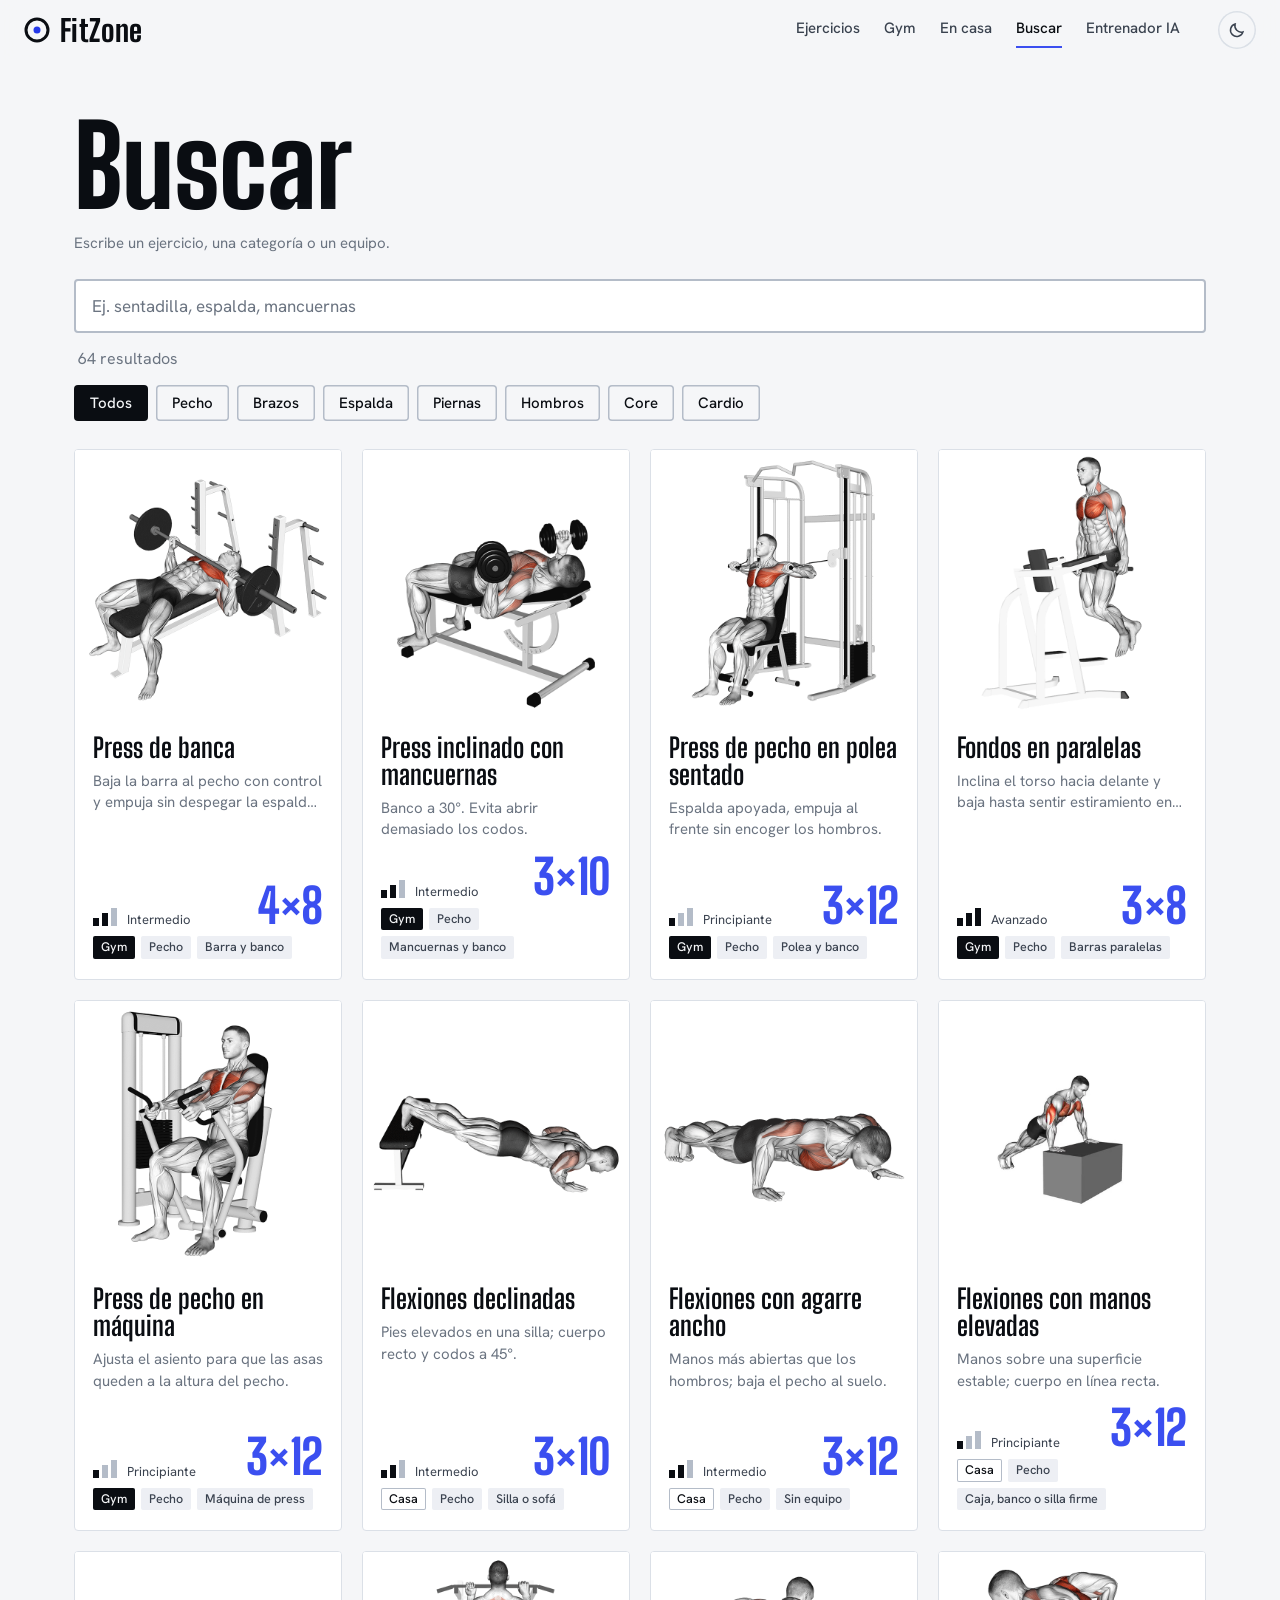
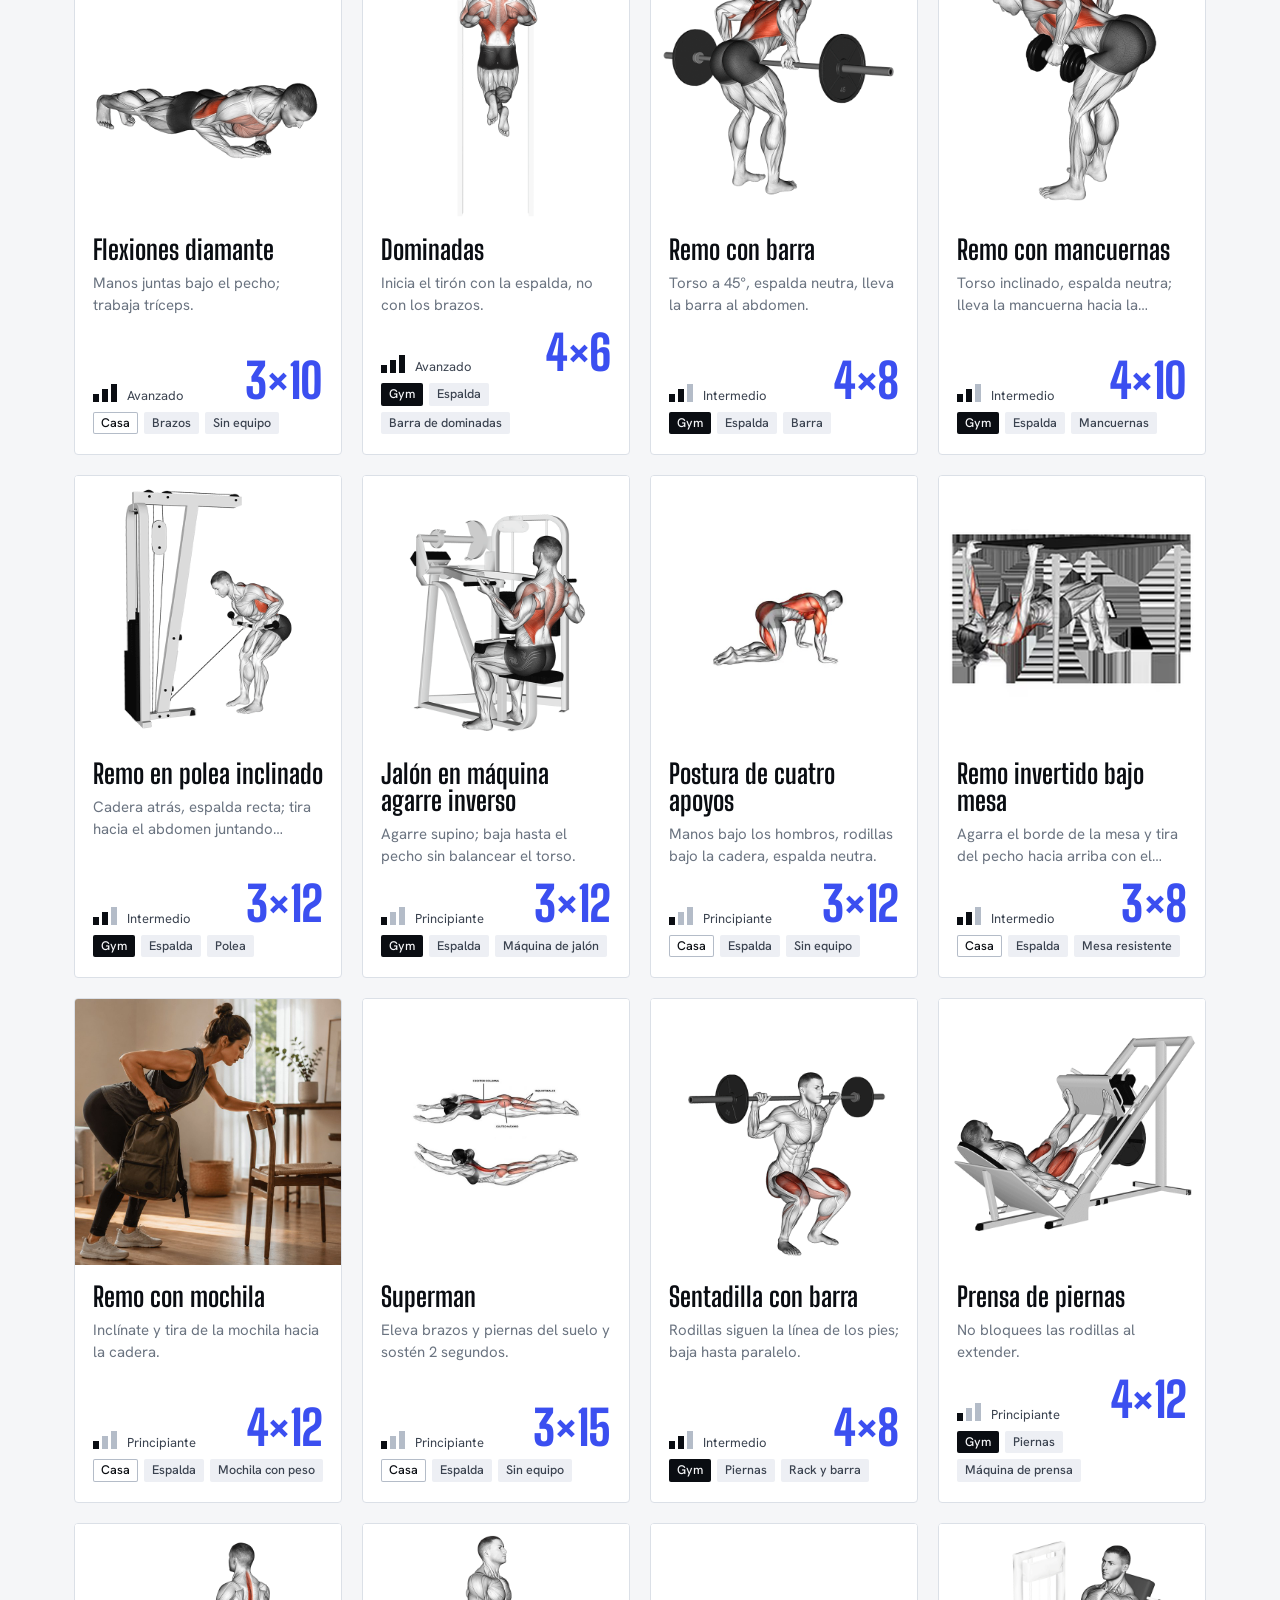
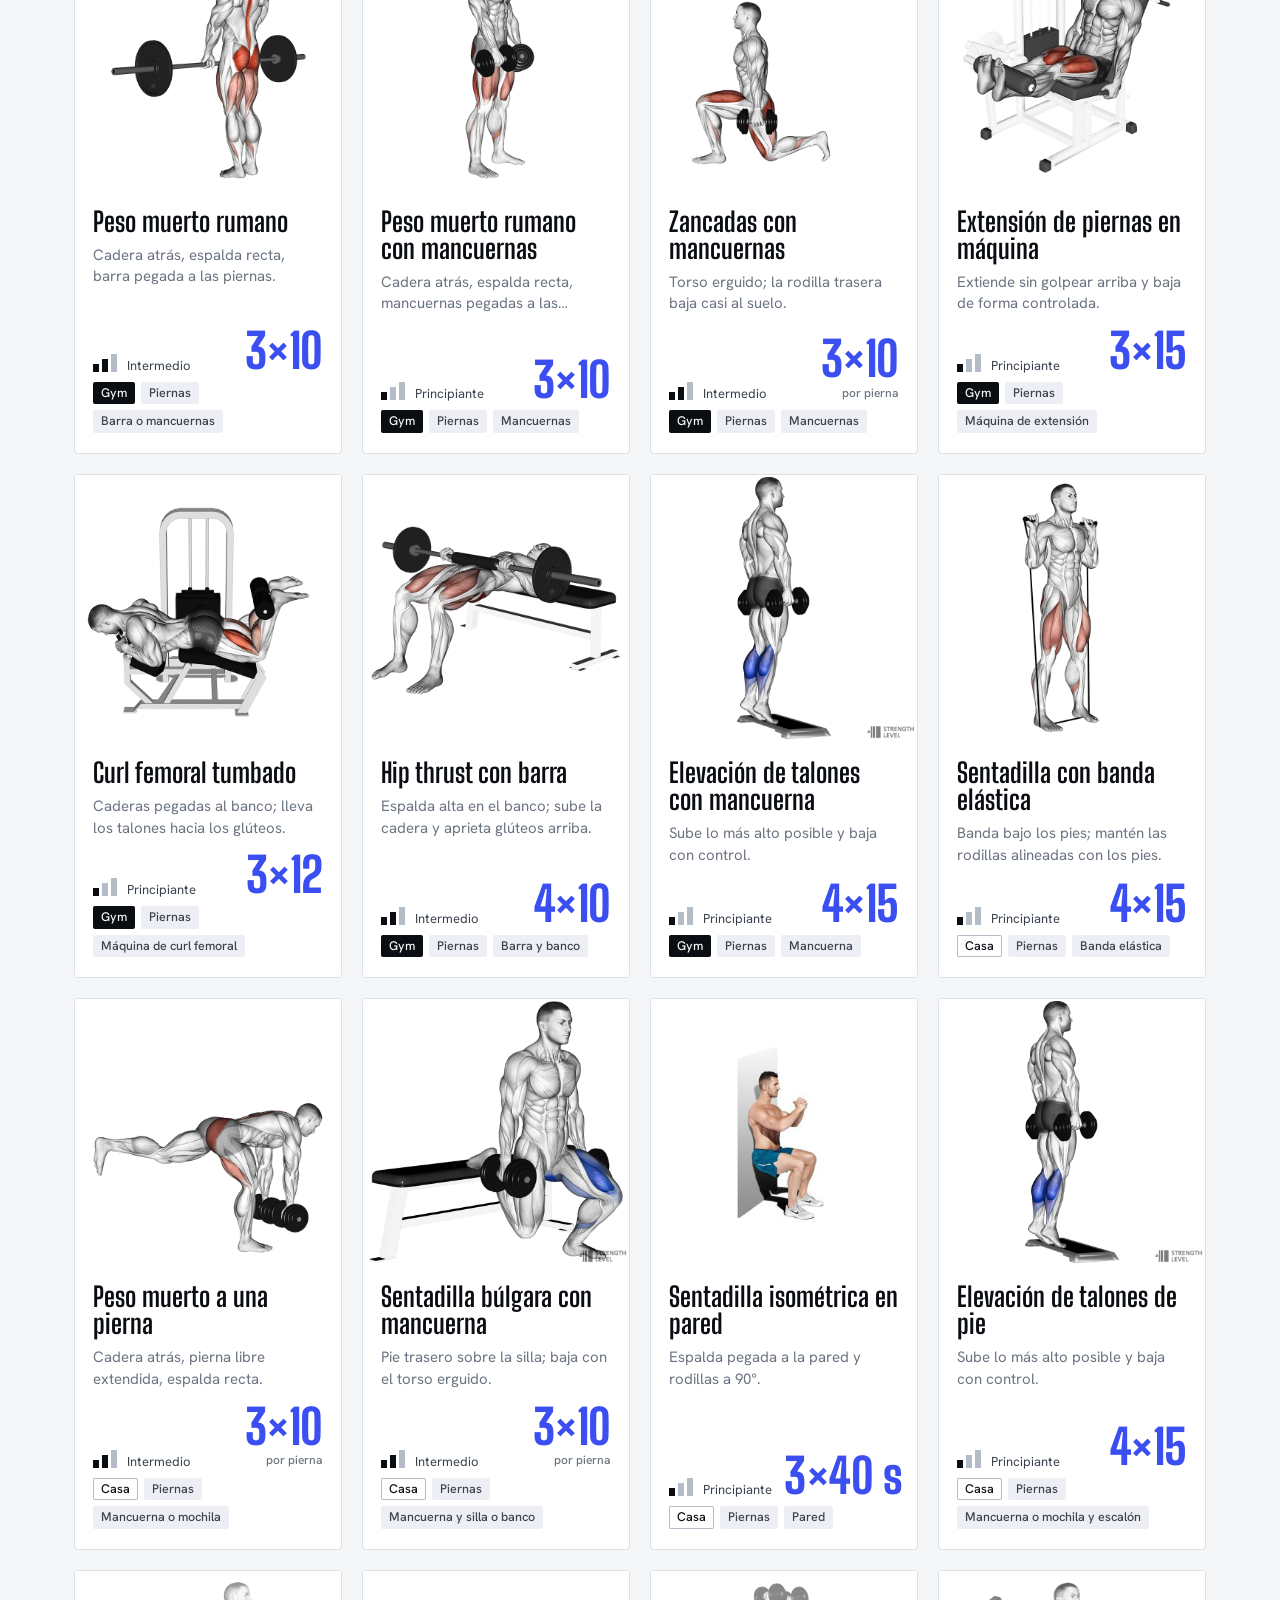
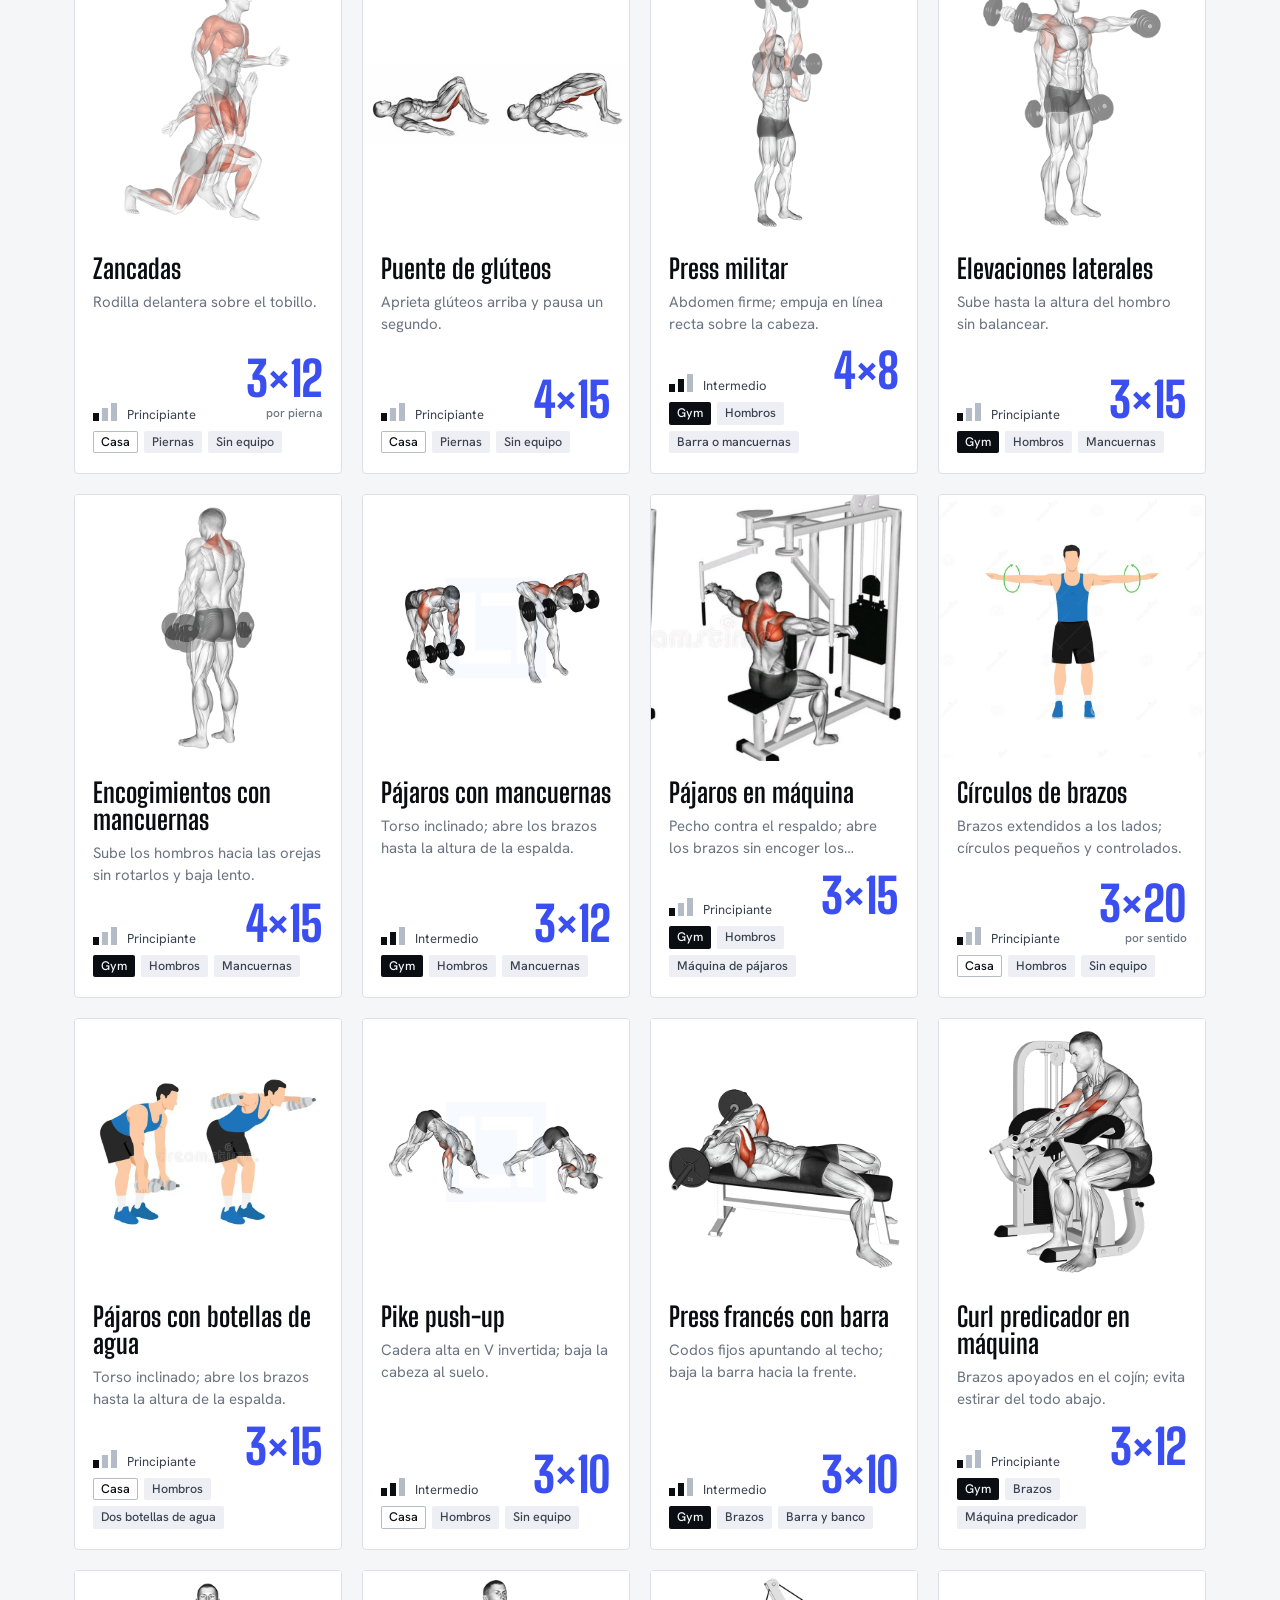
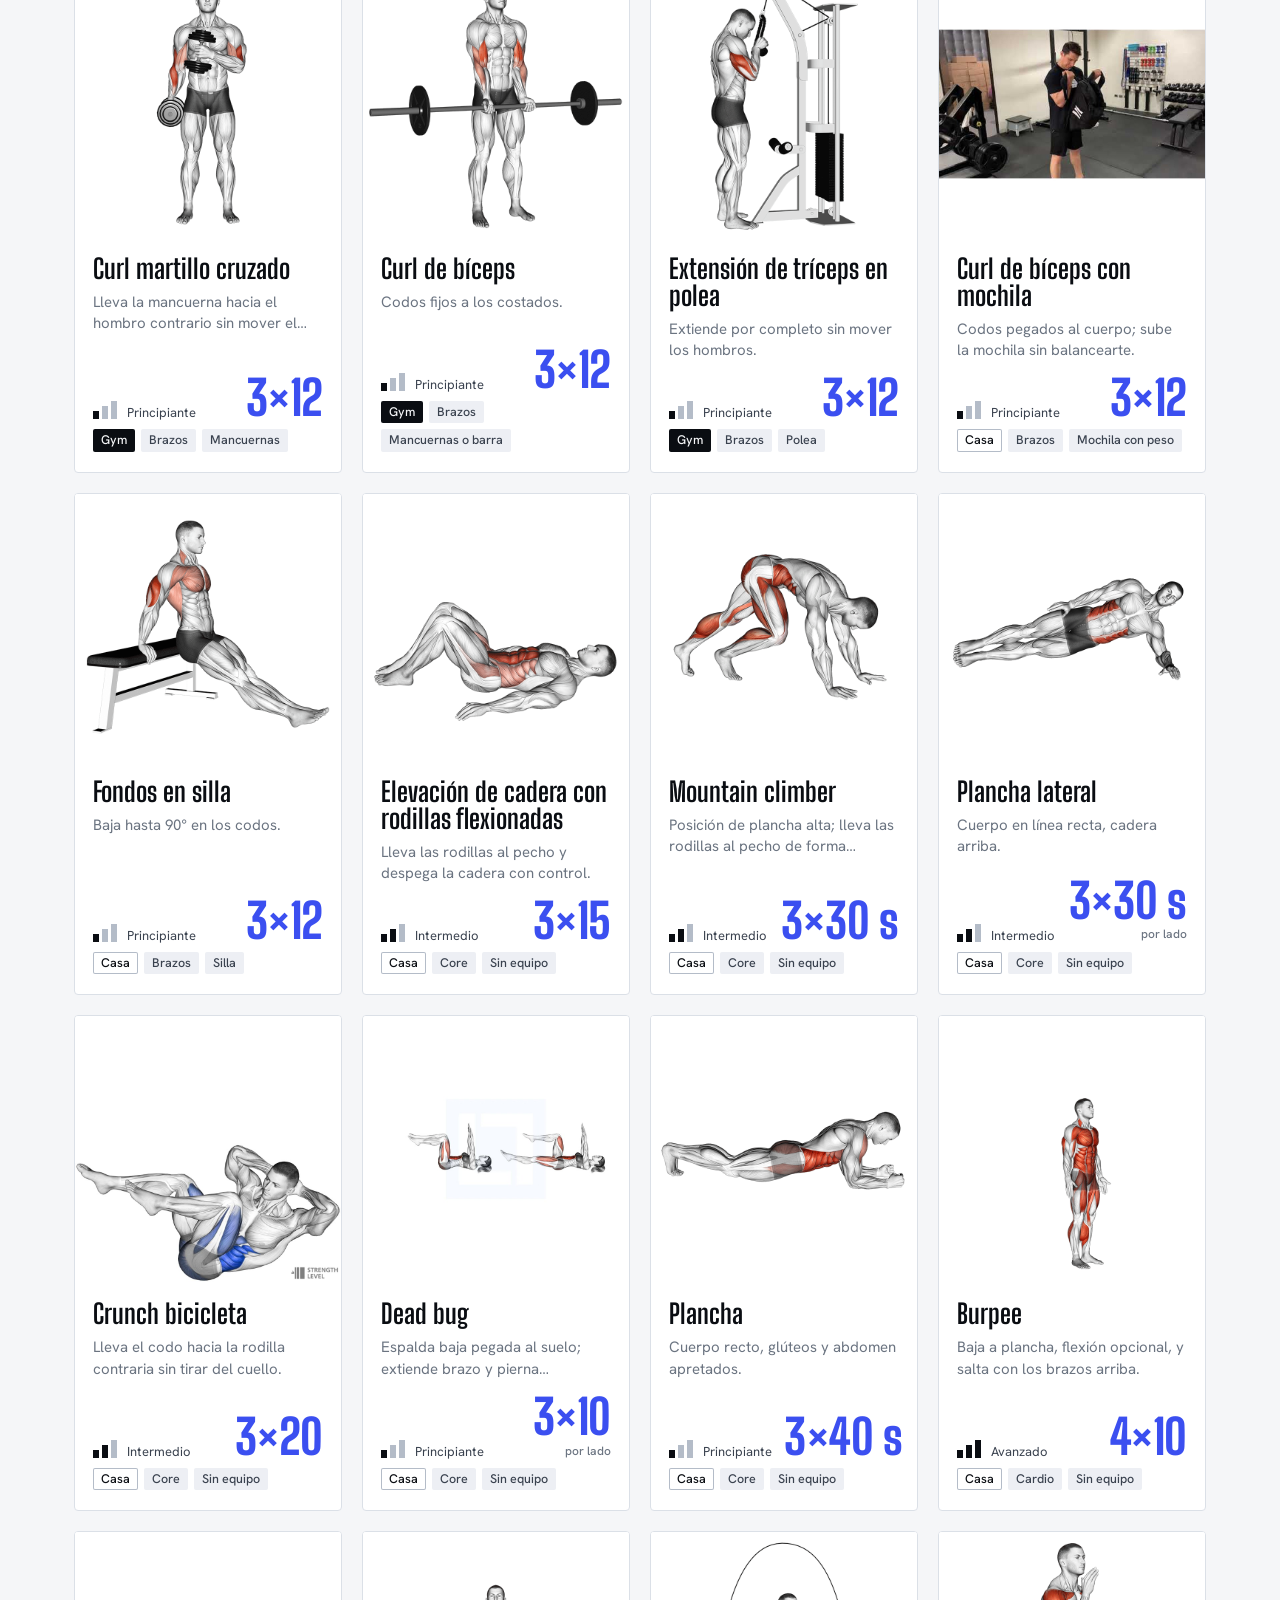
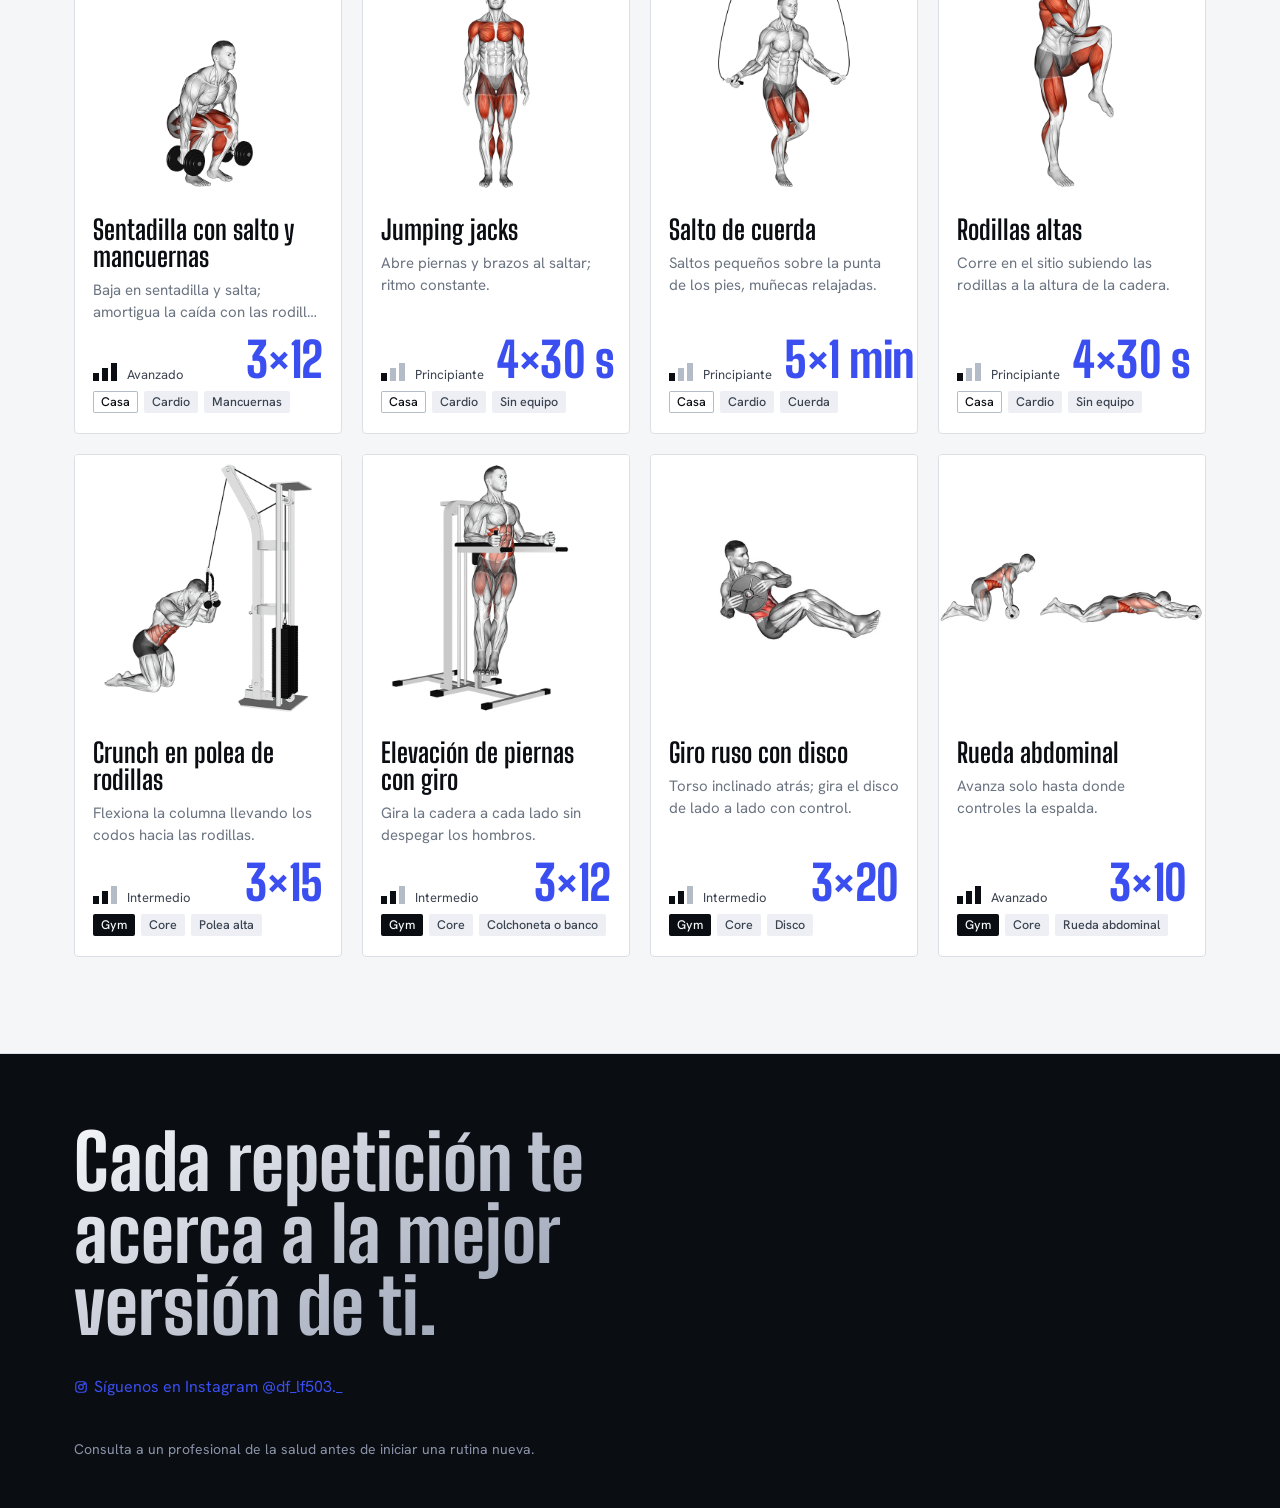
==== commit 55e9ab36: "Rediseño visual: tema claro/oscuro, animaciones y UX - API key de Gemini eliminada del código (era p" ====
--- a/buscar.html
+++ b/buscar.html
@@ -1,3 +1,9 @@
-<!DOCTYPE html><html lang="es"><head><meta charset="utf-8"><meta name="viewport" content="width=device-width,initial-scale=1"><title>Buscar · FitZone</title><link rel="preconnect" href="https://fonts.googleapis.com"><link rel="preconnect" href="https://fonts.gstatic.com" crossorigin><link rel="stylesheet" href="https://fonts.googleapis.com/css2?family=Big+Shoulders+Display:wght@700;800&family=Hanken+Grotesk:wght@400;500;600&display=swap"><link rel="stylesheet" href="styles.css"></head><body data-page="search">
-<div class="wrap page-h"><h1>Buscar</h1><p>Escribe un ejercicio, una categoría o un equipo.</p></div><div class="wrap"><input id="q" type="search" placeholder="Ej. sentadilla, espalda, mancuernas" aria-label="Buscar ejercicio o categoría"><p class="muted" id="count" style="margin:14px 4px"></p><div class="chips" id="chips"></div><div class="grid" id="grid"></div></div>
+<!DOCTYPE html><html lang="es"><head><meta charset="utf-8"><meta name="viewport" content="width=device-width,initial-scale=1"><title>Buscar · FitZone</title>
+<meta name="description" content="Busca ejercicios por nombre, zona del cuerpo o equipo disponible en FitZone.">
+<meta name="theme-color" content="#07090B">
+<link rel="icon" href="img/favicon.svg" type="image/svg+xml">
+<meta property="og:type" content="website"><meta property="og:site_name" content="FitZone"><meta property="og:locale" content="es_SV">
+<meta property="og:title" content="Buscar · FitZone"><meta property="og:description" content="Busca ejercicios por nombre, zona del cuerpo o equipo disponible en FitZone.">
+<meta name="twitter:card" content="summary"><link rel="preconnect" href="https://fonts.googleapis.com"><link rel="preconnect" href="https://fonts.gstatic.com" crossorigin><link rel="stylesheet" href="https://fonts.googleapis.com/css2?family=Big+Shoulders+Display:wght@700;800&family=Hanken+Grotesk:wght@400;500;600&display=swap"><script>try{document.documentElement.dataset.theme=localStorage.getItem("fz-theme")||(matchMedia("(prefers-color-scheme:light)").matches?"light":"dark")}catch(e){}</script><link rel="stylesheet" href="styles.css"></head><body data-page="search">
+<div class="wrap page-h reveal"><h1>Buscar</h1><p>Escribe un ejercicio, una categoría o un equipo.</p></div><div class="wrap"><input id="q" type="search" placeholder="Ej. sentadilla, espalda, mancuernas" aria-label="Buscar ejercicio o categoría"><p class="muted" id="count" style="margin:14px 4px"></p><div class="chips" id="chips"></div><div class="grid" id="grid"></div></div>
 <script src="app.js"></script></body></html>
--- a/styles.css
+++ b/styles.css
@@ -1,139 +1,273 @@
-:root{--concrete:#E4E6E3;--paper:#fff;--ink:#12161C;--soft:#2C323B;--muted:#59606A;--line:#C5C9C5;--blue:#2438E8;--blue-d:#1A2AC2;
---disp:'Big Shoulders Display','Arial Narrow','Roboto Condensed',Impact,sans-serif;
---text:'Hanken Grotesk',ui-sans-serif,system-ui,-apple-system,"Segoe UI",Roboto,sans-serif}
+/* ============================================================
+   FitZone — sistema de diseño
+   Tema oscuro por defecto, tema claro con [data-theme="light"]
+   ============================================================ */
+:root{
+  --bg:#07090B;--surface:#13171C;--surface-2:#1C2128;--text:#F3F5F8;--soft:#C7CCD4;--muted:#929AA6;--line:#2B323B;--edge:#4B535E;
+  --accent:#7C8BFF;--btn:#3B4FF0;--btn-h:#4C5FF5;
+  --footer:#000;--on-footer:#F3F5F8;--img:#FFFFFF;
+  --nav-bg:rgba(7,9,11,.72);
+  --glow:rgba(124,139,255,.18);--glow-2:rgba(59,79,240,.14);--grid:rgba(255,255,255,.05);
+  --ring:0 0 0 3px var(--accent);
+  --disp:'Big Shoulders Display','Arial Narrow','Roboto Condensed',Impact,sans-serif;
+  --text-font:'Hanken Grotesk',ui-sans-serif,system-ui,-apple-system,"Segoe UI",Roboto,sans-serif;
+  color-scheme:dark;
+}
+[data-theme="light"]{
+  --bg:#F5F6F8;--surface:#FFFFFF;--surface-2:#EDEFF4;--text:#0A0D12;--soft:#3A424F;--muted:#6B7481;--line:#DBE0E7;--edge:#B4BCC8;
+  --accent:#3B4FF0;--btn:#2A3AD8;--btn-h:#3B4FF0;
+  --footer:#0A0D12;--on-footer:#F3F5F8;--img:#FFFFFF;
+  --nav-bg:rgba(245,246,248,.78);
+  --glow:rgba(59,79,240,.13);--glow-2:rgba(124,139,255,.14);--grid:rgba(10,13,18,.05);
+  color-scheme:light;
+}
 *{box-sizing:border-box;margin:0}
-html{scroll-behavior:smooth}
-body{background:var(--concrete);color:var(--ink);font:400 16px/1.5 var(--text);-webkit-font-smoothing:antialiased}
-a{color:var(--blue);text-decoration:none}a:hover{text-decoration:underline}
-:focus-visible{outline:3px solid var(--blue);outline-offset:3px}
-
-/* Navegación */
-.nav{position:sticky;top:0;z-index:9;height:60px;background:var(--concrete);border-bottom:1px solid var(--line);display:flex;align-items:center;gap:32px;padding:0 24px;overflow-x:auto;white-space:nowrap}
-.logo{display:flex;align-items:center;gap:10px;flex:none;font:800 30px/1 var(--disp);color:var(--ink)}
+html{scroll-behavior:smooth;background:var(--bg)}
+body{background:var(--bg);color:var(--text);font:400 16px/1.5 var(--text-font);-webkit-font-smoothing:antialiased;
+  transition:background-color .3s ease,color .3s ease}
+a{color:var(--accent);text-decoration:none}a:hover{text-decoration:underline}
+:focus-visible{outline:3px solid var(--accent);outline-offset:3px}
+img{transition:opacity .2s ease}
+
+/* ---------- Navegación ---------- */
+.nav{position:sticky;top:0;z-index:9;height:60px;background:var(--nav-bg);
+  -webkit-backdrop-filter:blur(14px) saturate(140%);backdrop-filter:blur(14px) saturate(140%);
+  border-bottom:1px solid transparent;display:flex;align-items:center;gap:32px;padding:0 24px;
+  overflow-x:auto;white-space:nowrap;scrollbar-width:none;
+  transition:border-color .3s ease,box-shadow .3s ease,background-color .3s ease}
+.nav::-webkit-scrollbar{display:none}
+.nav.solid{border-bottom-color:var(--line);box-shadow:0 10px 30px -22px #000}
+.logo{display:flex;align-items:center;gap:10px;flex:none;font:800 30px/1 var(--disp);color:var(--text);letter-spacing:.01em}
 .logo:hover{text-decoration:none}
+.logo svg{transition:transform .5s cubic-bezier(.2,.8,.2,1)}
+.logo:hover svg{transform:rotate(180deg)}
+.logo svg circle:last-of-type{transition:fill .3s ease}
 .links{display:flex;gap:24px;margin-left:auto}
-.nav .links a{color:var(--soft);font-weight:500;font-size:15px;padding:6px 0;border-bottom:2px solid transparent}
-.nav .links a:hover{color:var(--ink);text-decoration:none;border-color:var(--line)}
-.nav .links a.on{color:var(--ink);border-color:var(--blue)}
+.nav .links a{position:relative;color:var(--soft);font-weight:500;font-size:15px;padding:6px 0;border-bottom:2px solid transparent;transition:color .2s ease,border-color .2s ease}
+.nav .links a:hover{color:var(--text);text-decoration:none;border-color:var(--edge)}
+.nav .links a.on{color:var(--text);border-color:var(--accent)}
+.theme{display:flex;align-items:center;justify-content:center;flex:none;width:38px;height:38px;margin-left:6px;
+  border:0;border-radius:50%;background:transparent;color:var(--soft);cursor:pointer;
+  box-shadow:inset 0 0 0 1.5px var(--line);transition:color .2s,background-color .2s,box-shadow .2s,transform .2s}
+.theme:hover{color:var(--text);box-shadow:inset 0 0 0 1.5px var(--edge);transform:rotate(-18deg)}
+.theme svg{width:18px;height:18px}
+.theme .moon{display:none}
+[data-theme="light"] .theme .sun{display:none}
+[data-theme="light"] .theme .moon{display:block}
+.prog{position:fixed;top:0;left:0;height:3px;width:0;z-index:12;background:linear-gradient(90deg,var(--btn),var(--accent));
+  border-radius:0 2px 2px 0;pointer-events:none;transition:width .1s linear}
 
 .wrap{max-width:1180px;margin:0 auto;padding:0 24px}
 
-/* Inicio */
-.hero{max-width:1180px;margin:0 auto;padding:56px 24px 88px;display:grid;grid-template-columns:minmax(0,1.15fr) minmax(0,.85fr);gap:56px;align-items:center}
-.hero h1{font:800 clamp(80px,12vw,168px)/.84 var(--disp);letter-spacing:-.01em}
+/* ---------- Inicio ---------- */
+.hero{position:relative;isolation:isolate;max-width:1180px;margin:0 auto;padding:56px 24px 88px;
+  display:grid;grid-template-columns:minmax(0,1.15fr) minmax(0,.85fr);gap:56px;align-items:center}
+.hero::before{content:"";position:absolute;z-index:-1;inset:-15% -12% 10% -12%;pointer-events:none;
+  background:
+    radial-gradient(46rem 26rem at 8% 0%,var(--glow),transparent 62%),
+    radial-gradient(38rem 24rem at 92% 22%,var(--glow-2),transparent 60%),
+    linear-gradient(var(--grid) 1px,transparent 1px) 0 0/100% 46px,
+    linear-gradient(90deg,var(--grid) 1px,transparent 1px) 0 0/46px 100%;
+  -webkit-mask-image:radial-gradient(70% 70% at 40% 30%,#000 30%,transparent 100%);
+  mask-image:radial-gradient(70% 70% at 40% 30%,#000 30%,transparent 100%);
+  animation:drift 22s ease-in-out infinite alternate}
+@keyframes drift{0%{transform:translate3d(0,0,0) scale(1)}100%{transform:translate3d(0,-16px,0) scale(1.04)}}
+.hero h1{font:800 clamp(80px,12vw,168px)/.84 var(--disp);letter-spacing:-.01em;
+  background:linear-gradient(172deg,var(--text) 42%,var(--muted));-webkit-background-clip:text;background-clip:text;
+  -webkit-text-fill-color:transparent;color:var(--text)}
 .hero p{color:var(--soft);font-size:19px;line-height:1.5;max-width:46ch;margin:28px 0 32px}
 .cta{display:flex;gap:12px;flex-wrap:wrap}
-.hm{width:100%;max-width:520px;justify-self:end;background:var(--paper);border:1px solid var(--ink);border-radius:4px;box-shadow:8px 8px 0 var(--ink);overflow:hidden}
-.sw{display:grid;grid-template-columns:1fr 1fr;border-bottom:1px solid var(--ink)}
-.sw button{font:700 22px/1 var(--disp);padding:14px;border:0;background:var(--paper);color:var(--ink);cursor:pointer}
-.sw button+button{border-left:1px solid var(--ink)}
-.sw button[aria-pressed=true]{background:var(--ink);color:#fff}
+.hm{position:relative;width:100%;max-width:520px;justify-self:end;background:var(--surface);border:1px solid var(--edge);
+  border-radius:4px;box-shadow:8px 8px 0 var(--btn);overflow:hidden;
+  transition:box-shadow .3s ease,transform .3s cubic-bezier(.2,.8,.2,1)}
+.hm:hover{transform:translate(-3px,-3px);box-shadow:12px 12px 0 var(--btn)}
+.sw{position:relative;display:grid;grid-template-columns:1fr 1fr;border-bottom:1px solid var(--edge);background:var(--surface-2)}
+.sw button{position:relative;z-index:1;font:700 22px/1 var(--disp);padding:14px;border:0;background:transparent;color:var(--muted);cursor:pointer;transition:color .25s ease}
+.sw button[aria-pressed=true]{color:var(--bg)}
+.sw button:not([aria-pressed=true]):hover{color:var(--text)}
+.sw button+button{border-left:1px solid var(--edge)}
+.sw::after{content:"";position:absolute;z-index:0;top:0;left:0;width:50%;height:100%;background:var(--text);
+  transition:transform .38s cubic-bezier(.4,1.3,.4,1);pointer-events:none}
+.sw[data-p="casa"]::after{transform:translateX(100%)}
 .sw button:focus-visible{outline-offset:-3px}
-.hi{display:block;width:100%;border:0;padding:0;background:#fff;cursor:pointer}
-.hi img{display:block;width:100%;aspect-ratio:1;object-fit:cover;transition:opacity .15s}
+.hi{position:relative;display:block;width:100%;border:0;padding:0;background:var(--img);cursor:pointer;overflow:hidden}
+.hi img{display:block;width:100%;aspect-ratio:1;object-fit:cover;transition:opacity .15s,transform .6s cubic-bezier(.2,.7,.2,1)}
+.hi:hover img,.hi:focus-visible img{transform:scale(1.045)}
+.hih{position:absolute;left:0;right:0;bottom:0;display:flex;align-items:center;justify-content:center;gap:8px;
+  padding:16px;font:600 15px/1 var(--text-font);color:#fff;
+  background:linear-gradient(transparent,rgba(0,0,0,.72));opacity:0;transform:translateY(10px);
+  transition:opacity .25s ease,transform .25s ease}
+.hi:hover .hih,.hi:focus-visible .hih{opacity:1;transform:none}
+.hib{position:absolute;top:12px;left:12px;z-index:1;padding:6px 10px;border-radius:2px;
+  background:rgba(0,0,0,.72);color:#fff;font:600 12.5px/1 var(--text-font);letter-spacing:.02em}
 .hc{display:flex;justify-content:space-between;align-items:flex-end;gap:16px;padding:16px 18px 18px;border-top:1px solid var(--line)}
 .hc strong{display:block;font:700 28px/1 var(--disp)}
 .hc small{display:block;color:var(--muted);font-size:14px;margin-top:8px}
 .hc .sr{font-size:60px}
-.sr{font:800 48px/.85 var(--disp);color:var(--blue);letter-spacing:-.01em;flex:none;text-align:right}
-.sr small{display:block;font:500 12px/1.2 var(--text);color:var(--muted);letter-spacing:0;margin-top:6px}
-
-.dir{border-top:1px solid var(--ink);margin-bottom:96px}
-.dr{display:grid;grid-template-columns:minmax(0,1fr) auto;align-items:baseline;gap:8px 32px;padding:28px 16px;border-bottom:1px solid var(--ink);color:var(--ink)}
-.dr:hover{background:var(--ink);color:#fff;text-decoration:none}
+.sr{font:800 48px/.85 var(--disp);color:var(--accent);letter-spacing:-.01em;flex:none;text-align:right}
+.sr small{display:block;font:500 12px/1.2 var(--text-font);color:var(--muted);letter-spacing:0;margin-top:6px}
+
+/* Cifras del inicio */
+.stats{display:grid;grid-template-columns:repeat(auto-fit,minmax(150px,1fr));gap:20px;padding:36px 0;border-top:1px solid var(--line)}
+.stat b{display:block;font:800 clamp(46px,6vw,72px)/1 var(--disp);color:var(--text)}
+.stat b i{font-style:normal;color:var(--accent)}
+.stat span{display:block;color:var(--muted);font-size:14px;margin-top:8px}
+
+/* Tira de ejercicios */
+.ticker{overflow:hidden;border-bottom:1px solid var(--line);padding:14px 0;margin-bottom:8px;
+  -webkit-mask-image:linear-gradient(90deg,transparent,#000 8%,#000 92%,transparent);
+  mask-image:linear-gradient(90deg,transparent,#000 8%,#000 92%,transparent)}
+.ticker:hover .track{animation-play-state:paused}
+.track{display:flex;gap:34px;width:max-content;animation:slide 48s linear infinite}
+.track span{font:700 26px/1 var(--disp);color:var(--muted);letter-spacing:.01em;transition:color .25s}
+.track span:hover{color:var(--text)}
+.track span::after{content:"·";margin-left:34px;color:var(--edge)}
+@keyframes slide{from{transform:translateX(0)}to{transform:translateX(-50%)}}
+
+.dir{margin-bottom:0}
+.dr{position:relative;display:grid;grid-template-columns:minmax(0,1fr) auto;align-items:baseline;gap:8px 32px;
+  padding:28px 16px;border-bottom:1px solid var(--edge);color:var(--text);transition:background-color .25s ease,padding .25s ease}
 .dr h3{font:800 clamp(44px,7vw,84px)/.95 var(--disp)}
-.dr p{grid-column:1;color:var(--muted);max-width:52ch}
-.dr .ct{grid-column:2;grid-row:1;font-weight:600;color:var(--muted)}
-.dr:hover p,.dr:hover .ct{color:#C9CFE8}
-
-/* Páginas interiores */
+.dr p{grid-column:1;color:var(--muted);max-width:52ch;transition:color .25s ease}
+.dr .ct{grid-column:2;grid-row:1;font-weight:600;color:var(--muted);transition:color .25s ease}
+.dr::after{content:"→";position:absolute;right:16px;bottom:26px;font:700 30px/1 var(--disp);color:#fff;opacity:0;
+  transform:translateX(-14px);transition:opacity .25s ease,transform .25s ease}
+.dr:hover{background:var(--btn);color:#fff;text-decoration:none;padding-left:26px}
+.dr:hover p,.dr:hover .ct{color:rgba(255,255,255,.85)}
+.dr:hover::after{opacity:1;transform:none}
+
+/* Bloque final de llamada a la acción */
+.band{margin:80px 0 96px;padding:56px 40px;background:var(--surface);border:1px solid var(--edge);
+  border-radius:4px;box-shadow:8px 8px 0 var(--btn);display:grid;grid-template-columns:minmax(0,1fr) auto;gap:32px;align-items:center}
+.band h2{font:800 clamp(40px,5.5vw,68px)/.92 var(--disp)}
+.band p{color:var(--soft);font-size:18px;margin-top:14px;max-width:48ch}
+.band>div:last-child{justify-self:end}
+
+/* ---------- Páginas interiores ---------- */
 .page-h{padding-top:56px;padding-bottom:24px}
-.page-h h1{font:800 clamp(56px,9vw,112px)/.9 var(--disp);letter-spacing:-.005em}
+.page-h h1{font:800 clamp(56px,9vw,112px)/.9 var(--disp);letter-spacing:-.005em;
+  background:linear-gradient(172deg,var(--text) 45%,var(--muted));-webkit-background-clip:text;background-clip:text;
+  -webkit-text-fill-color:transparent;color:var(--text)}
 .page-h p{color:var(--soft);font-size:19px;margin-top:16px;max-width:52ch}
 
-/* Botones y controles */
-.btn{display:inline-block;background:var(--blue);color:#fff;border:0;border-radius:4px;padding:13px 22px;font:600 16px/1.2 var(--text);cursor:pointer}
-.btn:hover{background:var(--blue-d);text-decoration:none}
-.btn.o{background:none;color:var(--ink);box-shadow:inset 0 0 0 1.5px var(--ink)}
-.btn.o:hover{background:var(--ink);color:#fff}
-.btn[disabled]{opacity:.5;cursor:wait}
+/* ---------- Botones y controles ---------- */
+.btn{display:inline-block;background:var(--btn);color:#fff;border:0;border-radius:4px;padding:13px 22px;
+  font:600 16px/1.2 var(--text-font);cursor:pointer;transition:background-color .2s,transform .12s,box-shadow .25s}
+.btn:hover{background:var(--btn-h);text-decoration:none;box-shadow:0 12px 26px -14px var(--btn)}
+.btn:active{transform:translateY(1px)}
+.btn.o{background:none;color:var(--text);box-shadow:inset 0 0 0 1.5px var(--edge)}
+.btn.o:hover{background:var(--text);color:var(--bg);box-shadow:inset 0 0 0 1.5px var(--text)}
+.btn[disabled]{opacity:.5;cursor:wait;box-shadow:none;transform:none}
 .chips{display:flex;gap:8px;flex-wrap:wrap;margin-bottom:28px}
-.chip{background:none;color:var(--ink);border:0;box-shadow:inset 0 0 0 1.5px var(--ink);border-radius:4px;padding:8px 16px;font:500 15px var(--text);cursor:pointer}
-.chip:hover{background:var(--paper)}
-.chip.on{background:var(--ink);color:#fff}
-input,select{width:100%;background:var(--paper);border:2px solid var(--ink);color:var(--ink);border-radius:4px;padding:14px 16px;font:400 17px var(--text)}
+.chip{background:none;color:var(--text);border:0;box-shadow:inset 0 0 0 1.5px var(--edge);border-radius:4px;padding:8px 16px;
+  font:500 15px var(--text-font);cursor:pointer;transition:background-color .2s,color .2s,transform .15s,box-shadow .2s}
+.chip:hover{background:var(--surface-2);transform:translateY(-1px)}
+.chip:active{transform:none}
+.chip.on{background:var(--text);color:var(--bg);box-shadow:none}
+input,select{width:100%;background:var(--surface);border:2px solid var(--edge);color:var(--text);border-radius:4px;padding:14px 16px;font:400 17px var(--text-font)}
 select{appearance:none}
-input:focus,select:focus{outline:3px solid var(--blue);outline-offset:2px}
+input:focus,select:focus{outline:3px solid var(--accent);outline-offset:2px}
 input::placeholder{color:var(--muted)}
 
-/* Tarjetas de ejercicio */
+/* ---------- Tarjetas de ejercicio ---------- */
 .grid{display:grid;gap:20px;grid-template-columns:repeat(auto-fill,minmax(260px,1fr));padding-bottom:96px}
-.tile{background:var(--paper);border:1px solid var(--line);border-radius:4px;padding:24px;display:flex;flex-direction:column;gap:8px}
-.tile.ex{padding:0;overflow:hidden;gap:0;cursor:pointer}
-.tile.ex img{display:block;width:100%;height:auto;aspect-ratio:1;object-fit:cover;background:#fff;border-bottom:1px solid var(--line)}
-.tile.ex .ph{aspect-ratio:1;background:var(--concrete);display:flex;align-items:center;justify-content:center;color:var(--muted);font-size:14px}
+.tile{background:var(--surface);border:1px solid var(--line);border-radius:4px;padding:24px;display:flex;flex-direction:column;gap:8px}
+.tile.ex{position:relative;padding:0;overflow:hidden;gap:0;cursor:pointer}
+.tile.ex img{display:block;width:100%;height:auto;aspect-ratio:1;object-fit:cover;background:var(--img);
+  transition:transform .55s cubic-bezier(.2,.7,.2,1)}
+.tile.ex:hover img{transform:scale(1.05)}
+.tile.ex .ph{aspect-ratio:1;background:var(--surface-2);display:flex;align-items:center;justify-content:center;color:var(--muted);font-size:14px}
 .tile.ex .in{padding:18px 18px 20px;display:flex;flex-direction:column;gap:10px;flex:1}
-.in h4{font:700 27px/1 var(--disp)}
+.in h4{font:700 27px/1 var(--disp);align-self:start;
+  background-image:linear-gradient(var(--accent),var(--accent));background-repeat:no-repeat;
+  background-size:0 2px;background-position:0 100%;transition:background-size .35s cubic-bezier(.2,.8,.2,1)}
+.tile.ex:hover .in h4,.tile.ex:focus-visible .in h4{background-size:100% 2px}
 .in p{color:var(--muted);font-size:15px;line-height:1.45;display:-webkit-box;-webkit-line-clamp:2;-webkit-box-orient:vertical;overflow:hidden}
 .foot{display:flex;justify-content:space-between;align-items:flex-end;gap:12px;margin-top:auto;padding-top:6px}
 .lv{display:flex;align-items:flex-end;gap:3px;font-size:13px;color:var(--soft)}
-.lv i{display:block;width:6px;background:var(--line)}
+.lv i{display:block;width:6px;background:var(--edge);transition:background-color .3s ease}
 .lv i:nth-child(1){height:8px}.lv i:nth-child(2){height:13px}.lv i:nth-child(3){height:18px}
-.lv i.on{background:var(--ink)}
+.lv i.on{background:var(--text)}
 .lv span{margin-left:7px;line-height:1}
 .meta{display:flex;gap:6px;flex-wrap:wrap}
-.pill{font:500 12.5px/1 var(--text);padding:5px 8px;border-radius:2px;background:var(--concrete);color:var(--ink)}
-.pill.gym{background:var(--ink);color:#fff}
-.pill.casa{background:none;box-shadow:inset 0 0 0 1px var(--ink)}
-.pill.hl{background:var(--blue);color:#fff}
+.pill{font:500 12.5px/1 var(--text-font);padding:5px 8px;border-radius:2px;background:var(--surface-2);color:var(--soft)}
+.pill.gym{background:var(--text);color:var(--bg)}
+.pill.casa{background:none;box-shadow:inset 0 0 0 1px var(--edge);color:var(--text)}
+.pill.hl{background:var(--btn);color:#fff}
 .tile.ex:focus-visible{outline-offset:4px}
 @media(hover:hover){
   .tile.ex{transition:transform .15s,box-shadow .15s,border-color .15s}
-  .tile.ex:hover{transform:translate(-3px,-3px);border-color:var(--ink);box-shadow:5px 5px 0 var(--ink)}
+  .tile.ex:hover{transform:translate(-3px,-3px);border-color:var(--edge);box-shadow:5px 5px 0 var(--btn)}
 }
 .empty{color:var(--muted);font-size:17px;padding:40px 0;grid-column:1/-1}
 .muted{color:var(--muted)}
 
-/* Entrenador IA */
-.panel{background:var(--paper);border:1px solid var(--ink);border-radius:4px;box-shadow:8px 8px 0 var(--ink);padding:36px;max-width:680px;margin:8px 0 96px}
+/* ---------- Entrenador IA ---------- */
+.panel{background:var(--surface);border:1px solid var(--edge);border-radius:4px;box-shadow:8px 8px 0 var(--btn);padding:36px;max-width:680px;margin:8px 0 96px}
 .panel h2{font:800 clamp(36px,5vw,52px)/.95 var(--disp);margin-bottom:12px}
-.bar{height:6px;background:var(--line);border-radius:0;margin-bottom:32px}
-.bar i{display:block;height:100%;background:var(--blue);transition:width .3s}
+.bar{height:6px;background:var(--line);margin-bottom:32px;overflow:hidden}
+.bar i{display:block;height:100%;background:linear-gradient(90deg,var(--btn),var(--accent));transition:width .4s cubic-bezier(.2,.8,.2,1)}
 .opts{display:grid;gap:10px;grid-template-columns:repeat(auto-fit,minmax(150px,1fr));margin:20px 0}
-.opt{background:var(--paper);color:var(--ink);border:0;box-shadow:inset 0 0 0 1.5px var(--line);border-radius:4px;padding:22px 16px;font:700 26px/1.05 var(--disp);cursor:pointer}
-.opt:hover{box-shadow:inset 0 0 0 1.5px var(--ink)}
-.opt.on{box-shadow:inset 0 0 0 3px var(--blue)}
+.opt{background:var(--bg);color:var(--text);border:0;box-shadow:inset 0 0 0 1.5px var(--line);border-radius:4px;padding:22px 16px;
+  font:700 26px/1.05 var(--disp);cursor:pointer;transition:box-shadow .2s,transform .18s cubic-bezier(.2,.8,.2,1)}
+.opt:hover{box-shadow:inset 0 0 0 1.5px var(--edge);transform:translateY(-2px)}
+.opt.on{box-shadow:inset 0 0 0 3px var(--accent);transform:none}
 .row{display:flex;justify-content:space-between;gap:12px;margin-top:28px}
-.out{line-height:1.55;font-size:17px}
-.out h3{font:800 38px/1 var(--disp);margin:32px 0 12px}
-.out h4{font:700 25px/1.05 var(--disp);margin:24px 0 6px}
-.out ul{padding-left:20px}
-.out li{margin:5px 0;color:var(--soft)}
-.out p{color:var(--soft);margin:8px 0}
-.err{color:#B3261E;margin-top:14px}
-.note{font-size:14px;color:var(--muted);margin-top:14px}
-
-/* Detalle de ejercicio */
-.modal{position:fixed;inset:0;background:rgba(18,22,28,.72);-webkit-backdrop-filter:blur(8px);backdrop-filter:blur(8px);display:flex;align-items:center;justify-content:center;padding:20px;z-index:20;opacity:0;pointer-events:none;transition:opacity .2s}
+.err{color:#FF8A80;margin-top:14px}
+.note{font-size:14px;color:var(--muted);margin-top:14px;max-width:70ch}
+
+/* ---------- Resultado del entrenador ---------- */
+.panel.wide{max-width:none;background:none;border:0;box-shadow:none;padding:0;margin-bottom:96px}
+.rhead h2{margin-bottom:16px}
+#wiz{scroll-margin-top:84px}
+@media(max-width:640px){#wiz{scroll-margin-top:112px}}
+.lead{color:var(--soft);font-size:19px;line-height:1.5;max-width:62ch;margin-bottom:16px}
+.rs{font:800 clamp(30px,4vw,44px)/1 var(--disp);margin:44px 0 14px}
+.rlist{padding-left:20px;max-width:70ch}
+.rlist li{margin:6px 0;color:var(--soft)}
+.rg{padding-bottom:0}
+.ord{position:absolute;top:10px;left:10px;z-index:1;min-width:32px;height:32px;padding:0 8px;background:var(--bg);color:var(--text);
+  font:800 22px/32px var(--disp);text-align:center;border-radius:2px}
+.in p.how{color:var(--text);font-weight:600;font-size:16px;line-height:1.35;display:block;-webkit-line-clamp:unset;overflow:visible}
+.in p.tip{color:var(--muted);font-size:14px;line-height:1.45;display:block;-webkit-line-clamp:unset;overflow:visible}
+.rest{font-size:13px;color:var(--soft);line-height:1.2}
+.rrow{justify-content:flex-start;margin-top:40px}
+
+/* ---------- Detalle de ejercicio ---------- */
+.modal{position:fixed;inset:0;background:rgba(0,0,0,.78);-webkit-backdrop-filter:blur(8px);backdrop-filter:blur(8px);
+  display:flex;align-items:center;justify-content:center;padding:20px;z-index:20;opacity:0;pointer-events:none;transition:opacity .2s}
 .modal.on{opacity:1;pointer-events:auto}
-.mbox{position:relative;background:var(--paper);border:1px solid var(--ink);border-radius:4px;max-width:980px;width:100%;height:min(640px,90vh);display:grid;grid-template-columns:1fr 1fr;overflow:hidden;transform:translateY(12px);transition:transform .25s}
+.mbox{position:relative;background:var(--surface);border:1px solid var(--edge);border-radius:4px;max-width:980px;width:100%;
+  height:min(640px,90vh);display:grid;grid-template-columns:1fr 1fr;overflow:hidden;
+  transform:translateY(12px) scale(.985);transition:transform .3s cubic-bezier(.2,.8,.2,1)}
 .modal.on .mbox{transform:none}
-.mimg{background:#fff;height:100%;overflow:hidden;display:flex;align-items:center;justify-content:center;border-right:1px solid var(--line)}
-.mimg img{width:100%;height:100%;object-fit:contain;display:block}
+.mimg{background:var(--img);height:100%;overflow:hidden;display:flex;align-items:center;justify-content:center}
+.mimg img{width:100%;height:100%;object-fit:contain;display:block;opacity:0;transition:opacity .35s ease}
+.mimg img.ready{opacity:1}
 .mtxt{padding:36px;overflow:auto;height:100%}
 .mtxt h2{font:800 clamp(38px,5vw,52px)/.95 var(--disp);margin-bottom:14px;padding-right:44px}
 .mtxt h4{font:700 24px/1.05 var(--disp);margin:24px 0 8px}
 .mtxt p,.mtxt li{color:var(--soft);font-size:16px;line-height:1.55}
 .mtxt ul{padding-left:20px}.mtxt li{margin:5px 0}
-.mx{position:absolute;top:14px;right:14px;z-index:2;width:36px;height:36px;border-radius:4px;border:0;background:var(--ink);color:#fff;font:400 24px/1 var(--text);cursor:pointer}
-.mx:hover{background:var(--blue)}
-@media(max-width:720px){.mbox{grid-template-columns:1fr;height:auto;max-height:92vh;overflow:auto;display:block}.mimg{height:auto;aspect-ratio:1;border-right:0;border-bottom:1px solid var(--line)}.mtxt{height:auto;overflow:visible;padding:24px}}
-
-/* Pie */
-footer{background:var(--ink);color:#fff;padding:72px 0 48px}
-footer a{color:#AEB8FF}
-footer .quote{font:800 clamp(38px,6vw,76px)/.95 var(--disp);max-width:16ch;margin-bottom:32px}
-footer .fine{color:#9AA1AC;font-size:14px;margin-top:40px;max-width:60ch}
+.mnav{display:flex;align-items:center;justify-content:space-between;gap:12px;margin-top:34px;padding-top:20px;border-top:1px solid var(--line)}
+.mnav .btn{padding:11px 16px;font-size:15px}
+.mpos{font:500 13px/1 var(--text-font);color:var(--muted);letter-spacing:.02em}
+.mx{position:absolute;top:14px;right:14px;z-index:2;width:36px;height:36px;border-radius:4px;border:0;background:var(--text);
+  color:var(--bg);font:400 24px/1 var(--text-font);cursor:pointer;transition:background-color .2s,color .2s,transform .2s}
+.mx:hover{background:var(--btn);color:#fff;transform:rotate(90deg)}
+@media(max-width:720px){.mbox{grid-template-columns:1fr;height:auto;max-height:92vh;overflow:auto;display:block}.mimg{height:auto;aspect-ratio:1}.mtxt{height:auto;overflow:visible;padding:24px}}
+
+/* ---------- Pie ---------- */
+footer{background:var(--footer);border-top:1px solid var(--line);color:var(--on-footer);padding:72px 0 48px}
+footer a{color:var(--accent)}
+footer .quote{font:800 clamp(38px,6vw,76px)/.95 var(--disp);max-width:16ch;margin-bottom:32px;
+  background:linear-gradient(150deg,var(--on-footer),#8A93A8);-webkit-background-clip:text;background-clip:text;-webkit-text-fill-color:transparent}
+footer .fine{color:#8A93A8;font-size:14px;margin-top:40px;max-width:60ch}
+
+/* ---------- Aparición al desplazar ---------- */
+.reveal{opacity:0;transform:translateY(20px);
+  transition:opacity .65s cubic-bezier(.2,.7,.2,1),transform .65s cubic-bezier(.2,.7,.2,1);transition-delay:var(--d,0ms)}
+.reveal.in{opacity:1;transform:none}
 
 @media(max-width:860px){
   .hero{grid-template-columns:1fr;gap:48px;padding-top:36px;padding-bottom:64px}
@@ -143,10 +277,30 @@
   .wrap,.hero{padding-left:16px;padding-right:16px}
   .dr{grid-template-columns:minmax(0,1fr);padding:24px 8px}
   .dr .ct{grid-column:1;grid-row:auto}
+  .dr:hover{padding-left:16px}
+  .panel{padding:24px}
+  .band{grid-template-columns:1fr;padding:36px 24px;margin:56px 0 72px}
 }
 @media(max-width:640px){
   .nav{height:auto;flex-wrap:wrap;gap:2px 16px;padding:10px 16px 0;overflow:visible}
   .links{margin-left:0;width:100%;gap:14px;overflow-x:auto}
   .nav .links a{padding:8px 0;font-size:14px}
-}
-@media(prefers-reduced-motion:reduce){*{transition:none!important;scroll-behavior:auto!important}.tile.ex:hover{transform:none}}
+  .theme{margin-left:auto}
+}
+@media(prefers-reduced-motion:reduce){
+  *{transition:none!important;scroll-behavior:auto!important}
+  .tile.ex:hover,.hm:hover,.opt:hover,.chip:hover{transform:none!important}
+  .hero::before{animation:none}
+  .track{animation:none}
+  .reveal{opacity:1;transform:none}
+}
+
+/* Impresión: fondo blanco para ahorrar tinta */
+@media print{
+  :root{--bg:#fff;--surface:#fff;--surface-2:#eee;--text:#000;--soft:#222;--muted:#444;--line:#bbb;--edge:#888;--accent:#1A2AC2;--btn:#1A2AC2}
+  [data-theme="light"]{--text:#000;--soft:#222;--muted:#444;--line:#bbb;--edge:#888}
+  .nav,footer,.row,.prog,.ticker{display:none!important}
+  .tile.ex{break-inside:avoid;box-shadow:none!important;transform:none!important}
+  .reveal{opacity:1;transform:none}
+  .hero h1,.page-h h1{-webkit-text-fill-color:#000;color:#000;background:none}
+}
